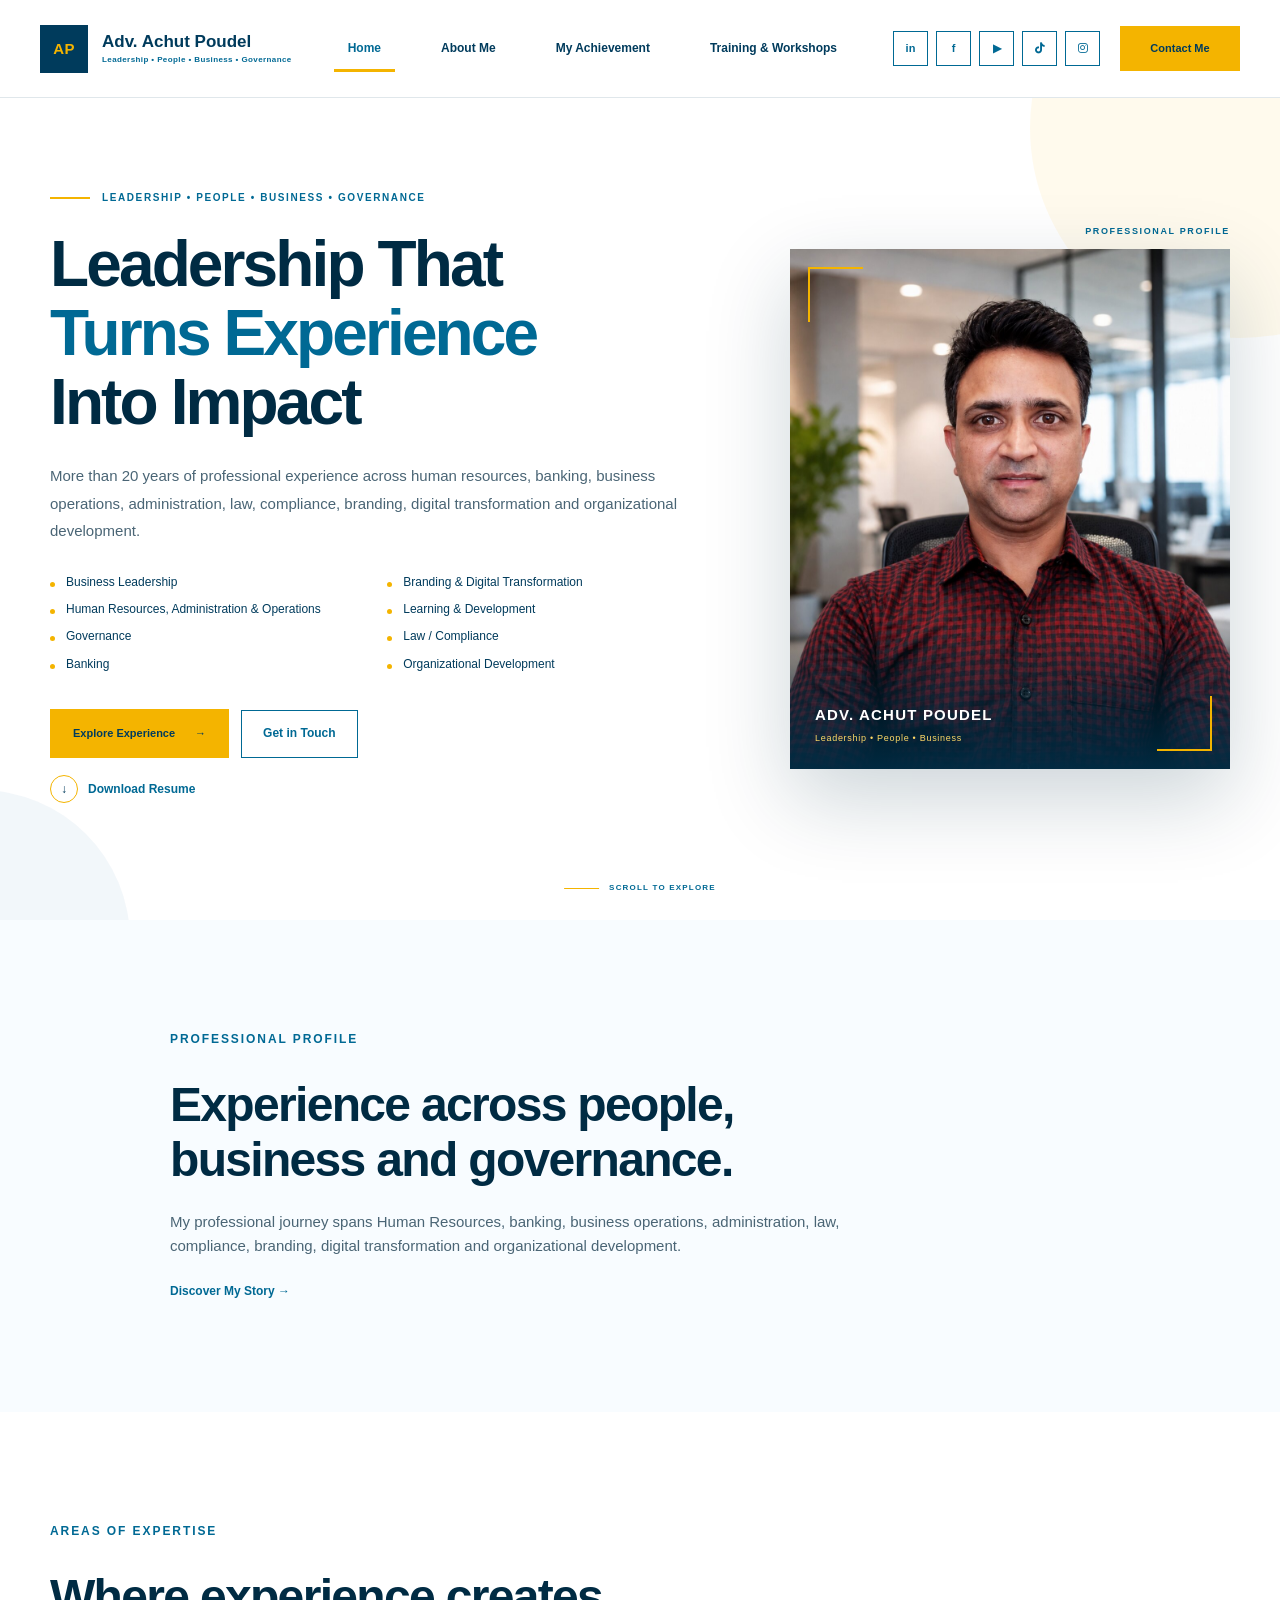
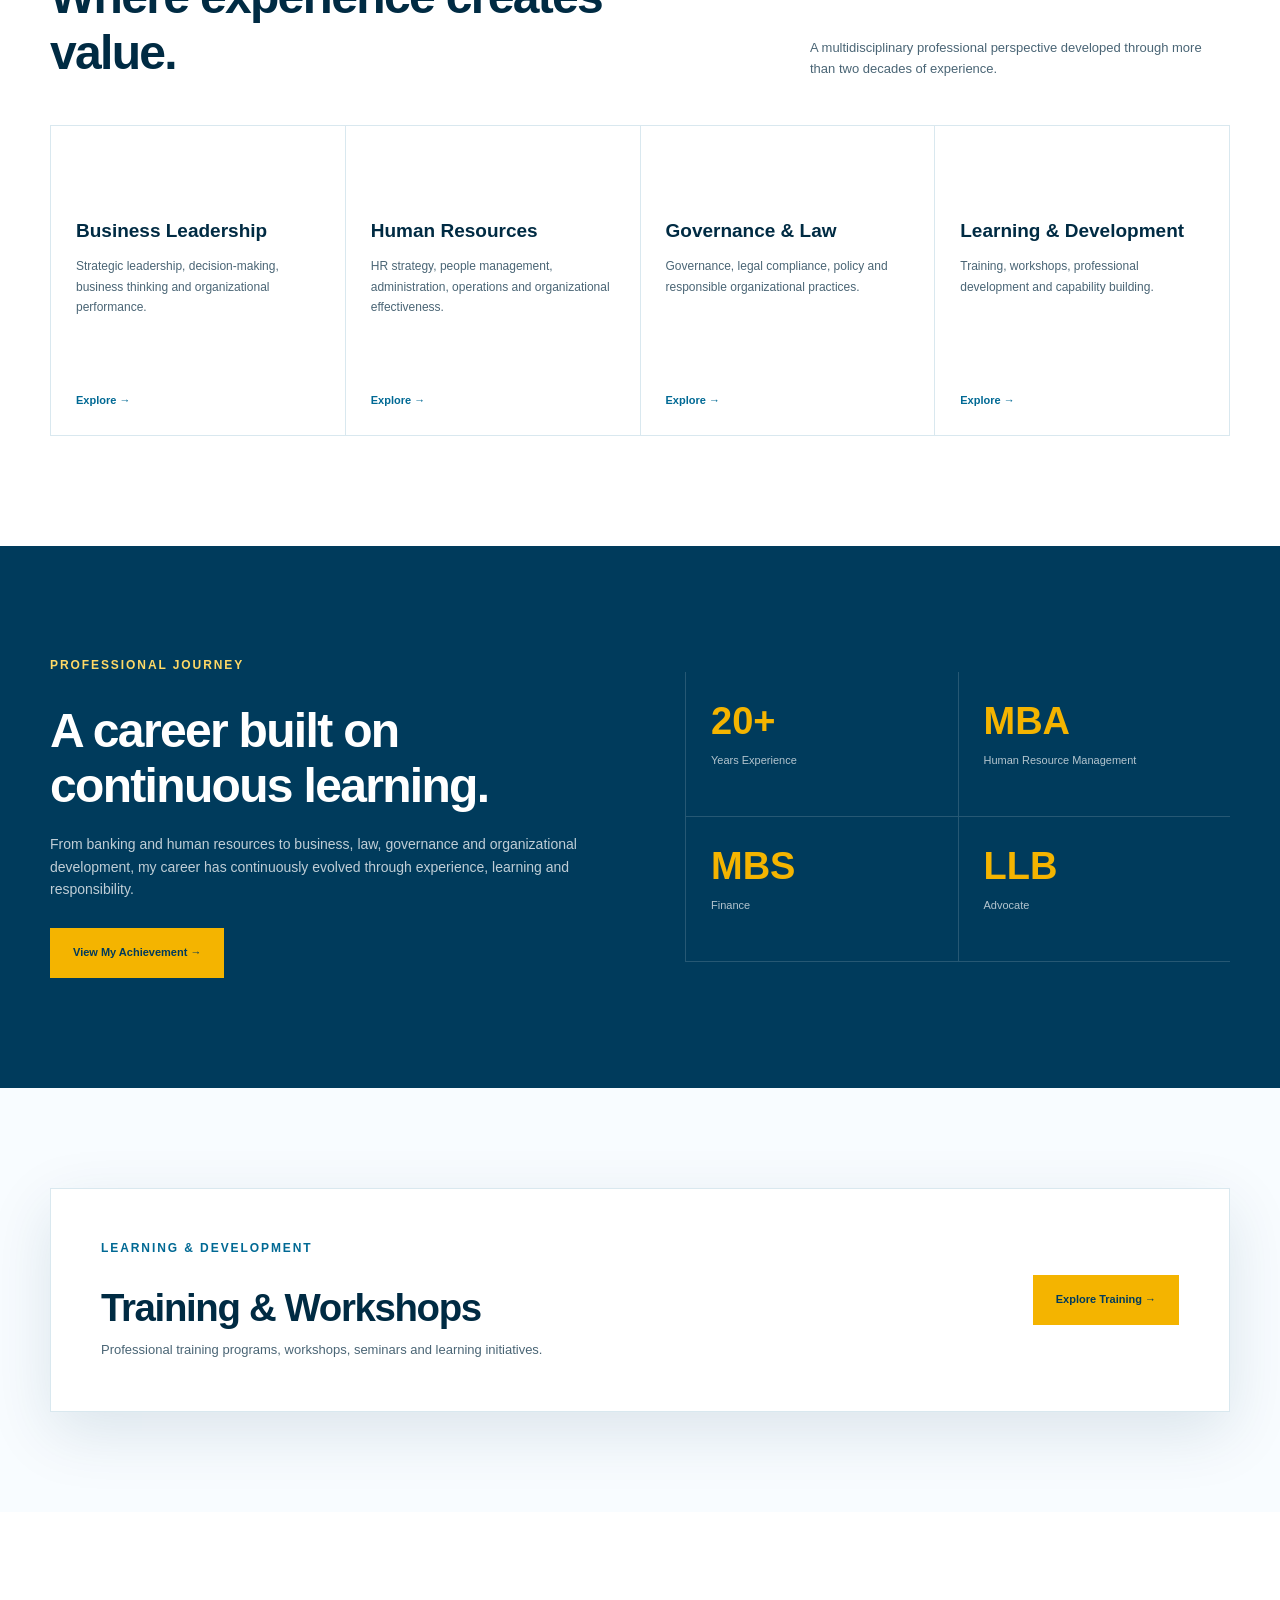
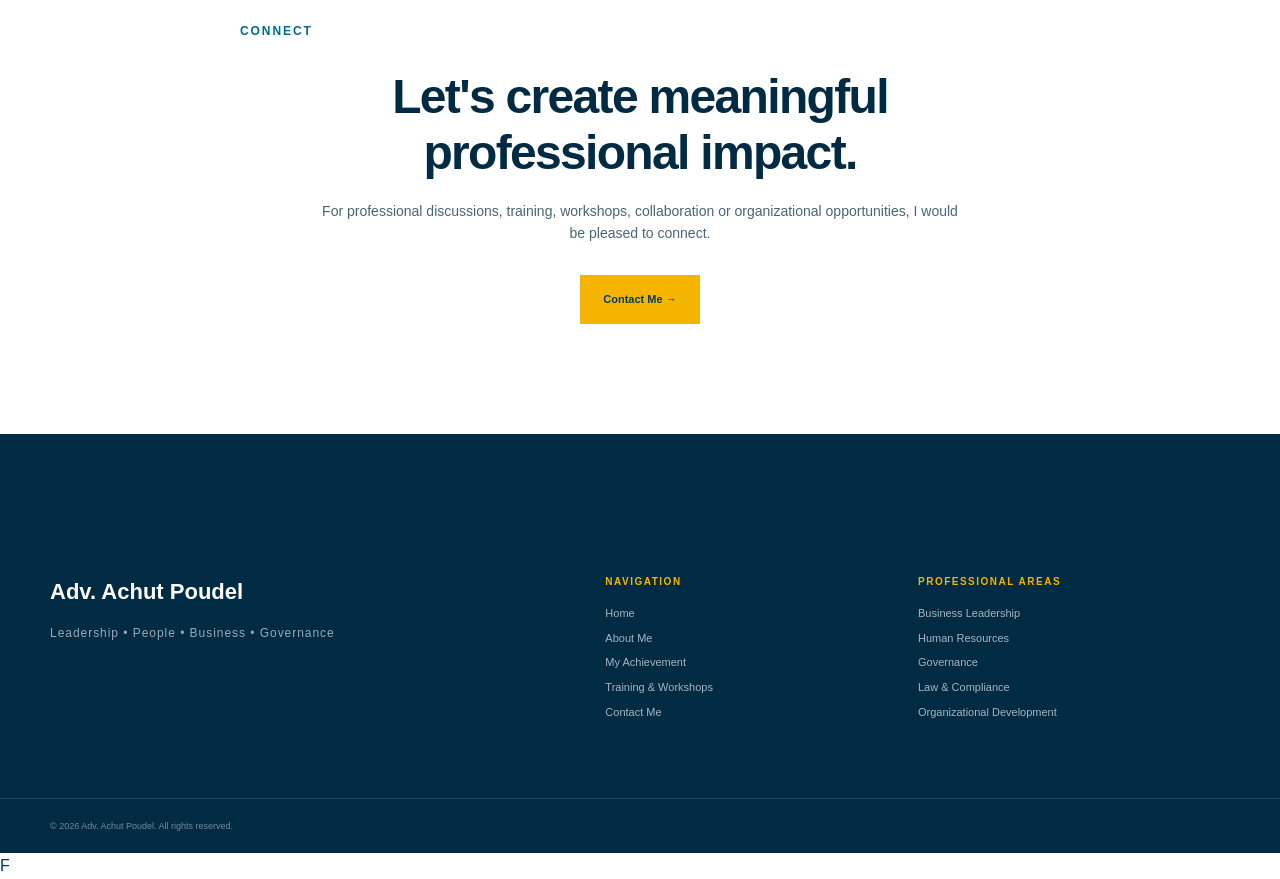
==== index.html @ 53257d21 "Update index.html" ====
<!DOCTYPE html>
<html lang="en">

 <head>
  <link rel="icon" type="image/png" href="/favicon.png">
</head>
<link rel="apple-touch-icon" href="/apple-touch-icon.png">
    <meta charset="UTF-8">

    <meta name="viewport"
          content="width=device-width, initial-scale=1.0">

    <meta name="description"
          content="Adv. Achut Poudel — Leadership, People, Business and Governance professional with more than 20 years of professional experience.">

    <meta name="keywords"
          content="Achut Poudel, Advocate Achut Poudel, HR, Leadership, Governance, Business, Law, Compliance, Training">

    <meta name="author"
          content="Adv. Achut Poudel">

    <title>
        Adv. Achut Poudel | Leadership • People • Business • Governance
    </title>
<link rel="icon" href="./images/favicon.png" type="image/png">
<link rel="shortcut icon" href="./images/favicon.png" type="image/png">
    
<link rel="stylesheet" href="style.css">

<link rel="stylesheet"
      href="https://cdnjs.cloudflare.com/ajax/libs/font-awesome/6.5.2/css/all.min.css">

</head>


<body>


<!-- =====================================================
     HEADER
     ===================================================== -->

<header class="site-header">

    <div class="header-inner">

        <!-- BRAND -->
        <a href="index.html" class="brand">

            <span class="brand-mark">AP</span>

            <span class="brand-text">
                <strong>Adv. Achut Poudel</strong>
                <small>
                    Leadership • People • Business • Governance
                </small>
            </span>

        </a>


        <!-- MAIN NAVIGATION -->
        <nav class="main-navigation" id="mainNavigation">

            <a href="index.html" class="nav-link">
                Home
            </a>

            <a href="about.html" class="nav-link">
                About Me
            </a>

            <a href="achievement.html" class="nav-link">
                My Achievement
            </a>

            <a href="resources.html" class="nav-link">
                Training &amp; Workshops
            </a>

        </nav>


        <!-- RIGHT SIDE -->
        <div class="header-right">

            <!-- SOCIAL ICONS ONLY -->
            <div class="social-links">

                <a href="https://www.linkedin.com/in/achutpdl/"
                   aria-label="LinkedIn"
                   target="_blank"
                   rel="noopener noreferrer">
                    in
                </a>

                

                <a href="https://www.facebook.com/acyuta.paaidela/"
                   aria-label="Facebook"
                   target="_blank"
                   rel="noopener noreferrer">
                    f
                </a>


                <a href="https://www.youtube.com/@achutpoudel9020"
                   aria-label="YouTube"
                   target="_blank"
                   rel="noopener noreferrer">
                    ▶
                </a>

                <!-- TikTok -->
    <a href="https://www.tiktok.com/@achutpoudel_"
       aria-label="TikTok"
       target="_blank"
       rel="noopener noreferrer">
        <i class="fab fa-tiktok"></i>
    </a>

                 <!-- Instagram -->
    <a href="https://www.instagram.com/achutlove/"
       aria-label="Instagram"
       target="_blank"
       rel="noopener noreferrer">
        <i class="fab fa-instagram"></i>
    </a>

</div>


       

            <!-- CONTACT -->
            <a href="contact.html" class="contact-button">
                Contact Me
            </a>

        </div>


        <!-- MOBILE MENU -->
        <button class="mobile-menu-button"
                id="menuButton"
                aria-label="Open navigation"
                aria-expanded="false">

            <span></span>
            <span></span>
            <span></span>

        </button>

    </div>

</header>


<!-- =====================================================
     MAIN CONTENT
     ===================================================== -->

<main>


<!-- =====================================================
     HERO SECTION
     ===================================================== -->

<section class="hero">

    <div class="hero-container">
        <!-- ================= LEFT CONTENT ================= -->
        <div class="hero-content">
            <!-- EYEBROW -->
            <div class="eyebrow">
                <span></span>
                LEADERSHIP • PEOPLE • BUSINESS • GOVERNANCE

            </div>

            <!-- MAIN HEADING -->

            <h1>
                Leadership That
                <strong>Turns Experience
                </strong>Into Impact

            </h1>
            <!-- INTRODUCTION -->

            <p class="hero-description">

                More than 20 years of professional experience
                across human resources, banking, business
                operations, administration, law, compliance,
                branding, digital transformation and
                organizational development.
            </p>

            <!-- PROFESSIONAL AREAS -->

            <div class="expertise-list">


                <div>
                    Business Leadership
                </div>


                <div>
                    Branding &amp; Digital Transformation
                </div>


                <div>
                    Human Resources, Administration &amp; Operations
                </div>


                <div>
                    Learning &amp; Development
                </div>


                <div>
                    Governance
                </div>


                <div>
                    Law / Compliance
                </div>


                <div>
                    Banking
                </div>


                <div>
                    Organizational Development
                </div>


            </div>


            <!-- ACTION BUTTONS -->

            <div class="hero-buttons">


                <a href="achievement.html"
                   class="gold-button">

                    Explore Experience

                    <span>
                        →
                    </span>

                </a>


                <a href="contact.html"
                   class="outline-button">

                    Get in Touch

                </a>


            </div>


            <!-- RESUME -->

            <a href="Adv-Achut-Poudel-CV.pdf"
               class="resume-button"
               download>

                <span class="download-icon">
                    ↓
                </span>

                Download Resume

            </a>


        </div>



        <!-- ================= RIGHT PHOTO ================= -->

        <div class="hero-image-area">


            <div class="image-label">

                PROFESSIONAL PROFILE

            </div>


            <div class="image-wrapper">


                <!-- DECORATIVE CORNERS -->

                <div class="corner top-left"></div>

                <div class="corner bottom-right"></div>


                <!-- PROFESSIONAL PHOTO -->

                <img
                    src="image/achut-poudel.jpg"
                    alt="Adv. Achut Poudel professional photograph"
                >


                <!-- PHOTO CAPTION -->

                <div class="image-caption">

                    <strong>
                        ADV. ACHUT POUDEL
                    </strong>

                    <span>
                        Leadership • People • Business
                    </span>

                </div>


            </div>


        </div>


    </div>


    <!-- SCROLL INDICATOR -->

    <div class="scroll-indicator">

        <span></span>

        SCROLL TO EXPLORE

    </div>


</section>



<!-- =====================================================
     PROFESSIONAL PROFILE
     ===================================================== -->

<section class="introduction">


    <div class="content-container">


        <div class="section-number">
        </div>


        <div class="intro-content">


            <div class="section-label">
                PROFESSIONAL PROFILE
            </div>


            <h2>

                Experience across people,
                business and governance.

            </h2>


            <p>

                My professional journey spans Human Resources,
                banking, business operations, administration,
                law, compliance, branding, digital transformation
                and organizational development.

            </p>


            <a href="about.html"
               class="text-link">

                Discover My Story →

            </a>


        </div>


    </div>


</section>



<!-- =====================================================
     AREAS OF EXPERTISE
     ===================================================== -->

<section class="expertise-section">


    <div class="content-container">


        <div class="section-heading">


            <div>

                <div class="section-label">

                    AREAS OF EXPERTISE

                </div>


                <h2>

                    Where experience
                    creates value.

                </h2>

            </div>


            <p>

                A multidisciplinary professional perspective
                developed through more than two decades of
                experience.

            </p>


        </div>



        <!-- EXPERTISE CARDS -->

        <div class="cards">


            <!-- CARD 01 -->

            <article class="card">


                <span class="card-number">
                </span>


                <h3>
                    Business Leadership
                </h3>


                <p>

                    Strategic leadership, decision-making,
                    business thinking and organizational
                    performance.

                </p>


                <a href="achievement.html">

                    Explore →

                </a>


            </article>



            <!-- CARD 02 -->

            <article class="card">


                <span class="card-number">
                </span>


                <h3>
                    Human Resources
                </h3>


                <p>

                    HR strategy, people management,
                    administration, operations and
                    organizational effectiveness.

                </p>


                <a href="about.html">

                    Explore →

                </a>


            </article>



            <!-- CARD 03 -->

            <article class="card">


                <span class="card-number">
                </span>


                <h3>
                    Governance &amp; Law
                </h3>


                <p>

                    Governance, legal compliance, policy
                    and responsible organizational
                    practices.

                </p>


                <a href="achievement.html">

                    Explore →

                </a>


            </article>



            <!-- CARD 04 -->

            <article class="card">


                <span class="card-number">
                </span>


                <h3>
                    Learning &amp; Development
                </h3>


                <p>

                    Training, workshops, professional
                    development and capability building.

                </p>


                <a href="resources.html">

                    Explore →
                </a>

            </article>

        </div>

    </div>

</section>
<!-- =====================================================
     PROFESSIONAL JOURNEY
     ===================================================== -->

<section class="journey">


    <div class="content-container journey-container">


        <!-- LEFT -->

        <div class="journey-text">


            <div class="section-label light">

                PROFESSIONAL JOURNEY

            </div>


            <h2>

                A career built on
                continuous learning.

            </h2>


            <p>

                From banking and human resources to business,
                law, governance and organizational development,
                my career has continuously evolved through
                experience, learning and responsibility.

            </p>


            <a href="achievement.html"
               class="gold-button">

                View My Achievement →

            </a>


        </div>



        <!-- RIGHT STATS -->

        <div class="stats">


            <div class="stat">

                <strong>
                    20+
                </strong>

                <span>
                    Years Experience
                </span>

            </div>


            <div class="stat">

                <strong>
                    MBA
                </strong>

                <span>
                    Human Resource Management
                </span>

            </div>


            <div class="stat">

                <strong>
                    MBS
                </strong>

                <span>
                    Finance
                </span>

            </div>


            <div class="stat">

                <strong>
                    LLB
                </strong>

                <span>
                    Advocate
                </span>

            </div>


        </div>


    </div>


</section>



<!-- =====================================================
     TRAINING & WORKSHOPS
     ===================================================== -->

<section class="training">


    <div class="content-container training-box">


        <div>


            <div class="section-label">

                LEARNING &amp; DEVELOPMENT

            </div>


            <h2>

                Training &amp; Workshops

            </h2>


            <p>

                Professional training programs, workshops,
                seminars and learning initiatives.

            </p>


        </div>


        <a href="resources.html"
           class="gold-button">

            Explore Training →

        </a>


    </div>


</section>



<!-- =====================================================
     FINAL CONTACT CTA
     ===================================================== -->

<section class="final-cta">


    <div class="content-container">


        <div class="section-label">

            CONNECT

        </div>


        <h2>

            Let's create meaningful
            professional impact.

        </h2>


        <p>

            For professional discussions, training,
            workshops, collaboration or organizational
            opportunities, I would be pleased to connect.

        </p>


        <a href="contact.html"
           class="gold-button">

            Contact Me →

        </a>


    </div>


</section>


</main>

<!-- =====================================================
     FOOTER
     ===================================================== -->

<footer class="footer">

    <div class="content-container footer-grid">

        <div>
            <h3>
                Adv. Achut Poudel
            </h3>
            <p class="footer-position">
                Leadership • People • Business • Governance
            </p>
           
        </div>

        <div>

            <h4>
                Navigation
            </h4>

            <a href="index.html">
                Home
            </a>

            <a href="about.html">
                About Me
            </a>

            <a href="achievement.html">
                My Achievement
            </a>

            <a href="resources.html">
                Training &amp; Workshops
            </a>

            <a href="contact.html">
                Contact Me
            </a>

        </div>


        <div>

            <h4>
                Professional Areas
            </h4>

            <span>
                Business Leadership
            </span>

            <span>
                Human Resources
            </span>

            <span>
                Governance
            </span>

            <span>
                Law &amp; Compliance
            </span>

            <span>
                Organizational Development
            </span>

        </div>

    </div>

    <div class="footer-bottom">
        <div class="content-container">
                             © 2026 Adv. Achut Poudel. All rights reserved.
        </div>
    </div>
</footer>F
<script src="script.js"></script>
</body>
</html>

<!-- =====================================================
     JAVASCRIPT
     ===================================================== -->
<script src="script.js"></script>
</body>
</html>
---- style.css ----
/* =========================================================
   ADV. ACHUT POUDEL
   PREMIUM EXECUTIVE PERSONAL WEBSITE
   COLOR: OCEAN BLUE + GOLDEN YELLOW + WHITE
   ========================================================= */


/* =========================================================
   01. COLOR VARIABLES
   ========================================================= */

:root {

    --ocean-blue: #006994;
    --deep-ocean: #003B5C;
    --dark-ocean: #002B43;

    --gold: #F4B400;
    --light-gold: #FFD966;

    --white: #FFFFFF;
    --soft-white: #F8FCFF;

    --text: #003B5C;
    --muted-text: #4A6575;

    --border: rgba(0, 105, 148, 0.15);

    --shadow:
        0 20px 60px rgba(0, 59, 92, 0.12);

    --shadow-heavy:
        0 30px 80px rgba(0, 43, 67, 0.20);

    --transition: 0.35s ease;

    --max-width: 1180px;

}


/* =========================================================
   02. GLOBAL RESET
   ========================================================= */

* {
    margin: 0;
    padding: 0;
    box-sizing: border-box;
}


html {
    scroll-behavior: smooth;
}


body {

    margin: 0;

    padding: 0;

    background: var(--white);

    color: var(--text);

    font-family:
        "Segoe UI",
        Arial,
        Helvetica,
        sans-serif;

    line-height: 1.7;

    overflow-x: hidden;

}


img {

    display: block;

    max-width: 100%;

}


a {

    color: inherit;

    text-decoration: none;

}


button,
input,
textarea,
select {

    font-family: inherit;

}


button {

    border: 0;

}


ul,
ol {

    list-style: none;

}


/* =========================================================
   03. COMMON CONTAINER
   ========================================================= */

.content-container {

    width: calc(100% - 70px);

    max-width: var(--max-width);

    margin-left: auto;

    margin-right: auto;

}


/* =========================================================
   04. HEADER
   ========================================================= */

.header {

    position: relative;

    z-index: 1000;

    width: 100%;

    height: 78px;

    background: var(--white);

    border-bottom:
        1px solid var(--border);

}


.header-container {

    width: calc(100% - 70px);

    max-width: 1350px;

    height: 100%;

    margin-left: auto;

    margin-right: auto;

    display: flex;

    align-items: center;

    justify-content: space-between;

    gap: 20px;

    flex-wrap: nowrap;

}


/* =========================================================
   05. LEFT NAVIGATION
   ========================================================= */

.navigation {

    display: flex;

    align-items: center;

    justify-content: flex-start;

    flex-shrink: 1;

    min-width: 0;

    white-space: nowrap;

}


.nav-link {

    position: relative;

    display: flex;

    align-items: center;

    height: 78px;

    padding-left: 14px;

    padding-right: 14px;

    color: var(--deep-ocean);

    font-size: 13px;

    font-weight: 600;

    white-space: nowrap;

    transition:
        color var(--transition);

}


.nav-link::after {

    content: "";

    position: absolute;

    left: 14px;

    right: 14px;

    bottom: 17px;

    height: 2px;

    background: var(--gold);

    transform:
        scaleX(0);

    transform-origin: center;

    transition:
        transform var(--transition);

}


.nav-link:hover {

    color: var(--ocean-blue);

}


.nav-link:hover::after {

    transform:
        scaleX(1);

}


.nav-link.active {

    color: var(--ocean-blue);

}


.nav-link.active::after {

    transform:
        scaleX(1);

}


/* =========================================================
   06. RIGHT HEADER
   SOCIAL + CONTACT
   ========================================================= */

.header-right {

    display: flex;

    align-items: center;

    justify-content: flex-end;

    gap: 14px;

    margin-left: auto;

    flex-shrink: 0;

    white-space: nowrap;

}


/* =========================================================
   07. SOCIAL ICONS
   ========================================================= */

.social-icons {

    display: flex;

    align-items: center;

    justify-content: center;

    gap: 6px;

}


.social-icon {

    width: 29px;

    height: 29px;

    display: flex;

    align-items: center;

    justify-content: center;

    border:
        1px solid var(--border);

    border-radius: 50%;

    background: var(--white);

    color: var(--deep-ocean);

    font-size: 11px;

    font-weight: 800;

    line-height: 1;

    transition:
        all var(--transition);

}


.social-icon:hover {

    background: var(--deep-ocean);

    border-color:
        var(--deep-ocean);

    color: var(--gold);

    transform:
        translateY(-3px);

}


/* =========================================================
   08. CONTACT BUTTON
   ========================================================= */

.contact-button {

    min-height: 38px;

    padding-left: 18px;

    padding-right: 18px;

    display: inline-flex;

    align-items: center;

    justify-content: center;

    background: var(--gold);

    color: var(--dark-ocean);

    font-size: 12px;

    font-weight: 800;

    transition:
        all var(--transition);

}


.contact-button:hover {

    background: var(--deep-ocean);

    color: var(--white);

    transform:
        translateY(-2px);

}


/* =========================================================
   09. MOBILE MENU BUTTON
   ========================================================= */

.menu-button {

    display: none;

    width: 42px;

    height: 42px;

    padding: 8px;

    background: var(--white);

    border:
        1px solid var(--border);

    cursor: pointer;

}


.menu-button span {

    display: block;

    width: 100%;

    height: 2px;

    margin-top: 5px;

    margin-bottom: 5px;

    background: var(--deep-ocean);

    transition:
        all var(--transition);

}


/* =========================================================
   10. HERO SECTION
   ========================================================= */

.hero {

    position: relative;

    min-height:
        calc(100vh - 78px);

    display: flex;

    align-items: center;

    padding-top: 75px;

    padding-bottom: 100px;

    overflow: hidden;

    background: var(--white);

}


.hero::before {

    content: "";

    position: absolute;

    width: 420px;

    height: 420px;

    top: -180px;

    right: -170px;

    border-radius: 50%;

    background:
        rgba(244, 180, 0, 0.07);

    pointer-events: none;

}


.hero::after {

    content: "";

    position: absolute;

    width: 300px;

    height: 300px;

    left: -170px;

    bottom: -170px;

    border-radius: 50%;

    background:
        rgba(0, 105, 148, 0.05);

    pointer-events: none;

}


.hero-container {

    position: relative;

    z-index: 2;

    width: calc(100% - 70px);

    max-width: var(--max-width);

    margin-left: auto;

    margin-right: auto;

    display: grid;

    grid-template-columns:
        minmax(0, 1fr)
        minmax(320px, 0.72fr);

    align-items: center;

    gap: 80px;

}


/* =========================================================
   11. HERO LEFT CONTENT
   ========================================================= */

.hero-content {

    min-width: 0;

}


.eyebrow {

    display: flex;

    align-items: center;

    gap: 12px;

    margin-bottom: 24px;

    color: var(--ocean-blue);

    font-size: 10px;

    font-weight: 800;

    letter-spacing: 0.16em;

}


.eyebrow span {

    width: 40px;

    height: 2px;

    flex-shrink: 0;

    background: var(--gold);

}


.hero h1 {

    max-width: 720px;

    color: var(--dark-ocean);

    font-size:
        clamp(42px, 5vw, 66px);

    font-weight: 600;

    line-height: 1.08;

    letter-spacing: -0.045em;

}


.hero h1 strong {

    display: block;

    color: var(--ocean-blue);

    font-weight: 600;

}


.hero-description {

    max-width: 650px;

    margin-top: 25px;

    color: var(--muted-text);

    font-size: 15px;

    line-height: 1.85;

}


/* =========================================================
   12. PROFESSIONAL AREAS
   ========================================================= */

.expertise-list {

    max-width: 720px;

    margin-top: 28px;

    display: grid;

    grid-template-columns:
        1fr 1fr;

    column-gap: 35px;

    row-gap: 8px;

}


.expertise-list div {

    position: relative;

    padding-left: 16px;

    color: var(--deep-ocean);

    font-size: 12px;

    line-height: 1.6;

}


.expertise-list div::before {

    content: "";

    position: absolute;

    left: 0;

    top: 9px;

    width: 5px;

    height: 5px;

    border-radius: 50%;

    background: var(--gold);

}


/* =========================================================
   13. HERO BUTTONS
   ========================================================= */

.hero-buttons {

    margin-top: 35px;

    display: flex;

    align-items: center;

    gap: 12px;

    flex-wrap: wrap;

}


.gold-button {

    min-height: 48px;

    padding-left: 21px;

    padding-right: 21px;

    display: inline-flex;

    align-items: center;

    justify-content: center;

    gap: 12px;

    background: var(--gold);

    color: var(--dark-ocean);

    font-size: 12px;

    font-weight: 800;

    transition:
        all var(--transition);

}


.gold-button:hover {

    background: var(--deep-ocean);

    color: var(--white);

    transform:
        translateY(-3px);

    box-shadow:
        0 12px 30px rgba(0, 59, 92, 0.18);

}


.outline-button {

    min-height: 48px;

    padding-left: 21px;

    padding-right: 21px;

    display: inline-flex;

    align-items: center;

    justify-content: center;

    border:
        1px solid var(--deep-ocean);

    color: var(--deep-ocean);

    font-size: 12px;

    font-weight: 800;

    transition:
        all var(--transition);

}


.outline-button:hover {

    background: var(--deep-ocean);

    color: var(--white);

    transform:
        translateY(-2px);

}


/* =========================================================
   14. RESUME BUTTON
   ========================================================= */

.resume-button {

    display: inline-flex;

    align-items: center;

    gap: 10px;

    margin-top: 17px;

    color: var(--ocean-blue);

    font-size: 12px;

    font-weight: 800;

    transition:
        color var(--transition);

}


.resume-button:hover {

    color: var(--deep-ocean);

}


.download-icon {

    width: 28px;

    height: 28px;

    display: flex;

    align-items: center;

    justify-content: center;

    border:
        1px solid var(--gold);

    border-radius: 50%;

    color: var(--deep-ocean);

}


/* =========================================================
   15. HERO IMAGE
   ========================================================= */

.hero-image-area {

    width: 100%;

    max-width: 440px;

    margin-left: auto;

}


.image-label {

    margin-bottom: 10px;

    text-align: right;

    color: var(--ocean-blue);

    font-size: 9px;

    font-weight: 800;

    letter-spacing: 0.18em;

}


.image-wrapper {

    position: relative;

    width: 100%;

    aspect-ratio: 4 / 5;

    overflow: hidden;

    background: var(--deep-ocean);

    box-shadow:
        var(--shadow-heavy);

}


.image-wrapper img {

    width: 100%;

    height: 100%;

    object-fit: cover;

    object-position: center;

    transition:
        transform 1s ease;

}


.image-wrapper:hover img {

    transform:
        scale(1.035);

}


/* =========================================================
   16. PHOTO DECORATIVE CORNERS
   ========================================================= */

.corner {

    position: absolute;

    z-index: 5;

    width: 55px;

    height: 55px;

    pointer-events: none;

}


.top-left {

    top: 18px;

    left: 18px;

    border-top:
        2px solid var(--gold);

    border-left:
        2px solid var(--gold);

}


.bottom-right {

    right: 18px;

    bottom: 18px;

    border-right:
        2px solid var(--gold);

    border-bottom:
        2px solid var(--gold);

}


/* =========================================================
   17. PHOTO CAPTION
   ========================================================= */

.image-caption {

    position: absolute;

    left: 0;

    right: 0;

    bottom: 0;

    z-index: 4;

    padding:
        75px 25px 23px;

    color: var(--white);

    background:
        linear-gradient(
            to bottom,
            transparent,
            rgba(0, 43, 67, 0.96)
        );

}


.image-caption strong {

    display: block;

    color: var(--white);

    font-size: 15px;

    font-weight: 700;

    letter-spacing: 0.08em;

}


.image-caption span {

    display: block;

    margin-top: 4px;

    color: var(--light-gold);

    font-size: 9px;

    letter-spacing: 0.08em;

}


/* =========================================================
   18. SCROLL INDICATOR
   ========================================================= */

.scroll-indicator {

    position: absolute;

    z-index: 5;

    left: 50%;

    bottom: 25px;

    transform:
        translateX(-50%);

    display: flex;

    align-items: center;

    gap: 10px;

    color: var(--ocean-blue);

    font-size: 8px;

    font-weight: 800;

    letter-spacing: 0.15em;

}


.scroll-indicator span {

    width: 35px;

    height: 1px;

    background: var(--gold);

}


/* =========================================================
   19. INTRODUCTION
   ========================================================= */

.introduction {

    padding-top: 110px;

    padding-bottom: 110px;

    background: var(--soft-white);

}


.introduction .content-container {

    display: grid;

    grid-template-columns: 90px 1fr;

    gap: 30px;

}


.section-number {

    color: var(--gold);

    font-size: 12px;

    font-weight: 800;

}


.section-label {

    margin-bottom: 14px;

    color: var(--ocean-blue);

    font-size: 10px;

    font-weight: 800;

    letter-spacing: 0.18em;

}


.intro-content h2,
.section-heading h2,
.journey h2,
.training-box h2,
.final-cta h2 {

    color: var(--dark-ocean);

    font-size:
        clamp(32px, 4vw, 48px);

    font-weight: 600;

    line-height: 1.15;

    letter-spacing: -0.035em;

}


.intro-content h2 {

    max-width: 760px;

}


.intro-content p {

    max-width: 680px;

    margin-top: 22px;

    color: var(--muted-text);

    font-size: 15px;

}


.text-link {

    display: inline-block;

    margin-top: 24px;

    color: var(--ocean-blue);

    font-size: 12px;

    font-weight: 800;

    transition:
        color var(--transition);

}


.text-link:hover {

    color: var(--deep-ocean);

}


/* =========================================================
   20. EXPERTISE SECTION
   ========================================================= */

.expertise-section {

    padding-top: 110px;

    padding-bottom: 110px;

    background: var(--white);

}


.section-heading {

    display: flex;

    align-items: flex-end;

    justify-content: space-between;

    gap: 50px;

    margin-bottom: 45px;

}


.section-heading h2 {

    max-width: 650px;

}


.section-heading > p {

    max-width: 420px;

    color: var(--muted-text);

    font-size: 13px;

}


/* =========================================================
   21. EXPERTISE CARDS
   ========================================================= */

.cards {

    display: grid;

    grid-template-columns:
        repeat(4, 1fr);

    border-top:
        1px solid var(--border);

    border-left:
        1px solid var(--border);

}


.card {

    position: relative;

    min-height: 310px;

    padding:
        28px 25px;

    border-right:
        1px solid var(--border);

    border-bottom:
        1px solid var(--border);

    background: var(--white);

    transition:
        all var(--transition);

}


.card:hover {

    background: var(--soft-white);

    transform:
        translateY(-5px);

    box-shadow:
        var(--shadow);

}


.card-number {

    display: block;

    margin-bottom: 65px;

    color: var(--gold);

    font-size: 11px;

    font-weight: 800;

}


.card h3 {

    color: var(--dark-ocean);

    font-size: 19px;

    font-weight: 600;

    line-height: 1.25;

}


.card p {

    margin-top: 14px;

    color: var(--muted-text);

    font-size: 12px;

    line-height: 1.7;

}


.card a {

    position: absolute;

    left: 25px;

    bottom: 25px;

    color: var(--ocean-blue);

    font-size: 11px;

    font-weight: 800;

    transition:
        color var(--transition);

}


.card a:hover {

    color: var(--deep-ocean);

}


/* =========================================================
   22. PROFESSIONAL JOURNEY
   ========================================================= */

.journey {

    padding-top: 110px;

    padding-bottom: 110px;

    background: var(--deep-ocean);

    color: var(--white);

}


.journey-container {

    display: grid;

    grid-template-columns:
        1fr 1fr;

    gap: 90px;

    align-items: center;

}


.section-label.light {

    color: var(--light-gold);

}


.journey h2 {

    color: var(--white);

}


.journey-text p {

    max-width: 600px;

    margin-top: 20px;

    color:
        rgba(255, 255, 255, 0.75);

    font-size: 14px;

}


.journey .gold-button {

    margin-top: 28px;

}


/* =========================================================
   23. STATS
   ========================================================= */

.stats {

    display: grid;

    grid-template-columns:
        1fr 1fr;

}


.stat {

    min-height: 145px;

    padding:
        30px 25px;

    border-left:
        1px solid rgba(255, 255, 255, 0.15);

    border-bottom:
        1px solid rgba(255, 255, 255, 0.15);

}


.stat strong {

    display: block;

    color: var(--gold);

    font-size: 38px;

    font-weight: 600;

    line-height: 1;

}


.stat span {

    display: block;

    margin-top: 12px;

    color:
        rgba(255, 255, 255, 0.70);

    font-size: 11px;

    line-height: 1.5;

}


/* =========================================================
   24. TRAINING SECTION
   ========================================================= */

.training {

    padding-top: 100px;

    padding-bottom: 100px;

    background: var(--soft-white);

}


.training-box {

    padding:
        50px;

    display: flex;

    align-items: center;

    justify-content: space-between;

    gap: 40px;

    background: var(--white);

    border:
        1px solid var(--border);

    box-shadow:
        var(--shadow);

}


.training-box h2 {

    font-size:
        clamp(30px, 3vw, 42px);

}


.training-box p {

    margin-top: 10px;

    color: var(--muted-text);

    font-size: 13px;

}


/* =========================================================
   25. FINAL CTA
   ========================================================= */

.final-cta {

    padding-top: 110px;

    padding-bottom: 110px;

    text-align: center;

    background: var(--white);

}


.final-cta .content-container {

    max-width: 800px;

}


.final-cta h2 {

    max-width: 750px;

    margin-left: auto;

    margin-right: auto;

}


.final-cta p {

    max-width: 650px;

    margin:
        20px auto 0;

    color: var(--muted-text);

    font-size: 14px;

}


.final-cta .gold-button {

    margin-top: 30px;

}


/* =========================================================
   26. FOOTER
   ========================================================= */

.footer {

    padding-top: 70px;

    background: var(--dark-ocean);

    color: var(--white);

}


.footer-grid {

    display: grid;

    grid-template-columns:
        1.5fr 1fr 1fr;

    gap: 70px;

    padding-bottom: 50px;

}


.footer h3 {

    color: var(--white);

    font-size: 22px;

    font-weight: 600;

}


.footer-position {

    margin-top: 5px;

    color: var(--light-gold);

    font-size: 10px;

    letter-spacing: 0.08em;

}


.footer-grid > div:first-child p:last-child {

    max-width: 380px;

    margin-top: 15px;

    color:
        rgba(255, 255, 255, 0.60);

    font-size: 12px;

}


.footer h4 {

    margin-bottom: 15px;

    color: var(--gold);

    font-size: 10px;

    font-weight: 800;

    letter-spacing: 0.15em;

    text-transform: uppercase;

}


.footer-grid a,
.footer-grid span {

    display: block;

    margin-bottom: 7px;

    color:
        rgba(255, 255, 255, 0.65);

    font-size: 11px;

    transition:
        color var(--transition);

}


.footer-grid a:hover {

    color: var(--gold);

}


/* =========================================================
   27. FOOTER BOTTOM
   ========================================================= */

.footer-bottom {

    padding-top: 20px;

    padding-bottom: 20px;

    border-top:
        1px solid rgba(255, 255, 255, 0.12);

    color:
        rgba(255, 255, 255, 0.45);

    font-size: 9px;

}


/* =========================================================
   28. TABLET
   ========================================================= */

@media (max-width: 1100px) {


    .header-container {

        width: calc(100% - 40px);

    }


    .nav-link {

        padding-left: 9px;

        padding-right: 9px;

        font-size: 11px;

    }


    .nav-link::after {

        left: 9px;

        right: 9px;

    }


    .header-right {

        gap: 8px;

    }


    .hero-container {

        width: calc(100% - 40px);

        gap: 50px;

    }


    .content-container {

        width: calc(100% - 40px);

    }


    .cards {

        grid-template-columns:
            1fr 1fr;

    }

}


/* =========================================================
   29. MOBILE
   ========================================================= */

@media (max-width: 820px) {


    /* HEADER */

    .header {

        height: 68px;

    }


    .header-container {

        width: calc(100% - 28px);

    }


    /* HIDE DESKTOP NAV */

    .navigation {

        position: absolute;

        top: 68px;

        left: 14px;

        right: 14px;

        display: none;

        flex-direction: column;

        align-items: stretch;

        background: var(--white);

        border:
            1px solid var(--border);

        box-shadow:
            var(--shadow);

    }


    .navigation.open {

        display: flex;

    }


    .nav-link {

        height: auto;

        min-height: 52px;

        padding:
            15px 20px;

        border-bottom:
            1px solid var(--border);

    }


    .nav-link::after {

        display: none;

    }


    /* SOCIAL ICONS */

    .social-icons {

        display: none;

    }


    /* CONTACT */

    .contact-button {

        min-height: 34px;

        padding-left: 12px;

        padding-right: 12px;

        font-size: 10px;

    }


    /* MOBILE BUTTON */

    .menu-button {

        display: block;

    }


    /* HERO */

    .hero {

        min-height: auto;

        padding-top: 65px;

        padding-bottom: 80px;

    }


    .hero-container {

        width: calc(100% - 36px);

        grid-template-columns:
            1fr;

        gap: 55px;

    }


    .hero-image-area {

        max-width: 430px;

        margin-left: auto;

        margin-right: auto;

    }


    .hero h1 {

        font-size:
            clamp(38px, 10vw, 52px);

    }


    .expertise-list {

        grid-template-columns:
            1fr;

    }


    .scroll-indicator {

        display: none;

    }


    /* COMMON */

    .content-container {

        width: calc(100% - 36px);

    }


    /* INTRODUCTION */

    .introduction {

        padding-top: 80px;

        padding-bottom: 80px;

    }


    .introduction .content-container {

        grid-template-columns:
            1fr;

        gap: 10px;

    }


    /* SECTION HEADING */

    .section-heading {

        display: block;

    }


    .section-heading > p {

        margin-top: 20px;

    }


    /* CARDS */

    .cards {

        grid-template-columns:
            1fr;

    }


    /* JOURNEY */

    .journey-container {

        grid-template-columns:
            1fr;

        gap: 50px;

    }


    /* TRAINING */

    .training-box {

        display: block;

        padding:
            35px 25px;

    }


    .training-box .gold-button {

        margin-top: 25px;

    }


    /* FOOTER */

    .footer-grid {

        grid-template-columns:
            1fr;

        gap: 40px;

    }

}


/* =========================================================
   30. SMALL MOBILE
   ========================================================= */

@media (max-width: 480px) {


    .header-right {

        margin-left: auto;

    }


    .contact-button {

        display: none;

    }


    .hero h1 {

        font-size: 37px;

    }


    .hero-buttons {

        flex-direction: column;

        align-items: stretch;

    }


    .gold-button,
    .outline-button {

        width: 100%;

    }


    .resume-button {

        width: 100%;

        justify-content: center;

    }


    .stats {

        grid-template-columns:
            1fr;

    }


    .stat {

        border-right:
            1px solid rgba(255, 255, 255, 0.15);

    }


}


/* =========================================================
   31. ACCESSIBILITY
   ========================================================= */

a:focus-visible,
button:focus-visible {

    outline:
        2px solid var(--gold);

    outline-offset: 3px;

}


/* =========================================================
   32. REDUCE MOTION
   ========================================================= */

@media (prefers-reduced-motion: reduce) {

    html {
        scroll-behavior: auto;
    }

    *,
    *::before,
    *::after {
        transition: none !important;
        animation: none !important;
    }

}


/* =========================================================
   TRAINING & WORKSHOPS
   Premium spacious layout
========================================================= */

.training-hero {
    min-height: 72vh;
    padding: 80px 0 120px;
    background: #ffffff;

    display: flex;
    align-items: center;
}


/* MAIN TWO-COLUMN LAYOUT */

.training-hero-grid {
    display: grid;

    grid-template-columns: minmax(0, 1fr) 300px;

    gap: 70px;

    align-items: center;
}


/* =========================================================
   LEFT SIDE — SINGLE ROW SLOGAN
========================================================= */

.training-hero-content {
    width: 100%;
}

.training-slogan {
    display: flex;
    align-items: baseline;
    flex-wrap: nowrap;

    gap: 12px;

    margin: 0;

    color: #003B5C;

    font-size: clamp(25px, 2.7vw, 42px);

    font-weight: 400;

    line-height: 1.2;

    letter-spacing: -0.025em;

    white-space: nowrap;
}

.training-slogan strong {
    color: #006994;

    font-weight: 800;
}


/* =========================================================
   RIGHT SIDE — SMALL PHOTOGRAPH
========================================================= */

.training-hero-visual {
    position: relative;

    width: 260px;

    margin-left: auto;

    padding: 14px 0 0 18px;
}

.training-photo {
    display: block;

    width: 240px;
    height: 300px;

    object-fit: cover;

    object-position: center top;

    background: #F5FAFC;
}


/* GOLDEN CORNER ACCENT */

.training-photo-accent {
    position: absolute;

    top: 0;
    left: 0;

    width: 58px;
    height: 58px;

    border-top: 3px solid #F4B400;
    border-left: 3px solid #F4B400;

    z-index: 2;
}


/* =========================================================
   LARGE DESKTOP
========================================================= */

@media (min-width: 1200px) {

    .training-hero {
        min-height: 76vh;

        padding-top: 100px;
        padding-bottom: 140px;
    }

    .training-hero-grid {
        grid-template-columns: minmax(0, 1fr) 300px;

        gap: 90px;
    }

    .training-slogan {
        font-size: 38px;
    }

    .training-photo {
        width: 250px;
        height: 315px;
    }
}


/* =========================================================
   TABLET
========================================================= */

@media (max-width: 1050px) {

    .training-hero-grid {
        grid-template-columns: minmax(0, 1fr) 250px;

        gap: 45px;
    }

    .training-slogan {
        font-size: 27px;
        gap: 8px;
    }

    .training-photo {
        width: 210px;
        height: 270px;
    }

    .training-hero-visual {
        width: 225px;
    }
}


/* =========================================================
   MOBILE
========================================================= */

@media (max-width: 750px) {

    .training-hero {
        min-height: auto;

        padding: 70px 0 100px;
    }

    .training-hero-grid {
        grid-template-columns: 1fr;

        gap: 55px;
    }

    /* Keep the slogan visually horizontal where possible,
       but allow wrapping on small screens */

    .training-slogan {
        flex-wrap: wrap;

        white-space: normal;

        font-size: 32px;

        line-height: 1.15;

        gap: 5px 9px;
    }

    .training-hero-visual {
        width: 210px;

        margin: 0 auto;

        padding-left: 15px;
    }

    .training-photo {
        width: 195px;
        height: 250px;
    }
}


/* =========================================================
   SMALL MOBILE
========================================================= */

@media (max-width: 480px) {

    .training-hero {
        padding: 55px 0 90px;
    }

    .training-slogan {
        font-size: 27px;

        line-height: 1.2;
    }

    .training-hero-visual {
        width: 190px;
    }

    .training-photo {
        width: 175px;
        height: 225px;
    }
}/* =========================================================
   GLOBAL
========================================================= */

* {

    margin: 0;

    padding: 0;

    box-sizing: border-box;

}


html {

    scroll-behavior: smooth;

}


body {

    margin: 0;

    background: var(--white);

    color: var(--deep-ocean);

    font-family:
        "Segoe UI",
        Arial,
        Helvetica,
        sans-serif;

    line-height: 1.6;

    overflow-x: hidden;

}


img {

    max-width: 100%;

    display: block;

}


a {

    color: inherit;

}


/* =========================================================
   PAGE CONTAINER
========================================================= */

.page-container {

    width: min(1180px, 92%);

    margin-left: auto;

    margin-right: auto;

}


/* =========================================================
   HEADER
========================================================= */

.site-header {

    width: 100%;

    position: relative;

    z-index: 1000;

    background: var(--white);

    border-bottom:
        1px solid var(--blue-line);

}


.header-inner {

    width: min(1320px, 94%);

    min-height: 78px;

    margin: auto;

    display: flex;

    align-items: center;

    justify-content: space-between;

    gap: 28px;

}


/* =========================================================
   BRAND
========================================================= */

.brand {

    display: flex;

    align-items: center;

    gap: 11px;

    text-decoration: none;

    flex-shrink: 0;

}


.brand-mark {

    width: 38px;

    height: 38px;

    display: flex;

    align-items: center;

    justify-content: center;

    background: var(--deep-ocean);

    color: var(--gold);

    font-size: 12px;

    font-weight: 800;

    letter-spacing: .04em;

}


.brand-text {

    display: flex;

    flex-direction: column;

    line-height: 1.15;

}


.brand-text strong {

    color: var(--deep-ocean);

    font-size: 14px;

    font-weight: 700;

}


.brand-text small {

    margin-top: 4px;

    color: var(--ocean-blue);

    font-size: 8px;

    letter-spacing: .08em;

    white-space: nowrap;

}


/* =========================================================
   NAVIGATION
========================================================= */

.main-navigation {

    display: flex;

    align-items: center;

    justify-content: center;

    gap: 26px;

    margin-left: auto;

}


.nav-item {

    position: relative;

    padding: 29px 0;

    color: var(--deep-ocean);

    font-size: 12px;

    font-weight: 600;

    text-decoration: none;

    white-space: nowrap;

    transition:
        color .25s ease;

}


.nav-item::after {

    content: "";

    position: absolute;

    left: 0;

    right: 0;

    bottom: 20px;

    height: 2px;

    background: var(--gold);

    transform: scaleX(0);

    transform-origin: center;

    transition:
        transform .25s ease;

}


.nav-item:hover,

.nav-item.active {

    color: var(--ocean-blue);

}


.nav-item:hover::after,

.nav-item.active::after {

    transform: scaleX(1);

}


/* =========================================================
   HEADER ACTIONS
========================================================= */

.header-actions {

    display: flex;

    align-items: center;

    gap: 16px;

    flex-shrink: 0;

}


.social-links {

    display: flex;

    align-items: center;

    gap: 7px;

}


.social-link {

    width: 27px;

    height: 27px;

    display: flex;

    align-items: center;

    justify-content: center;

    border: 1px solid var(--ocean-blue);

    color: var(--ocean-blue);

    text-decoration: none;

    font-size: 10px;

    font-weight: 800;

    transition:
        color .25s ease,
        background .25s ease,
        border-color .25s ease;

}


.social-link:hover {

    background: var(--gold);

    border-color: var(--gold);

    color: var(--deep-ocean);

}


.header-contact {

    display: inline-flex;

    align-items: center;

    justify-content: center;

    min-height: 36px;

    padding: 0 18px;

    background: var(--gold);

    color: var(--deep-ocean);

    font-size: 11px;

    font-weight: 700;

    text-decoration: none;

    transition:
        background .25s ease,
        transform .25s ease;

}


.header-contact:hover {

    background: var(--light-gold);

    transform: translateY(-2px);

}


/* =========================================================
   MOBILE BUTTON
========================================================= */

.mobile-menu-button {

    display: none;

    width: 40px;

    height: 40px;

    padding: 8px;

    border: 1px solid var(--ocean-blue);

    background: var(--white);

    cursor: pointer;

}


.mobile-menu-button span {

    display: block;

    width: 100%;

    height: 2px;

    margin: 5px 0;

    background: var(--deep-ocean);

}


/* =========================================================
   BREADCRUMB
========================================================= */

.breadcrumb-bar {

    border-bottom:
        1px solid var(--blue-line);

    background: var(--white);

}


.breadcrumb-bar .page-container {

    min-height: 45px;

    display: flex;

    align-items: center;

    gap: 10px;

    color: var(--ocean-blue);

    font-size: 11px;

}


.breadcrumb-bar a {

    color: var(--ocean-blue);

    text-decoration: none;

}


.breadcrumb-bar strong {

    color: var(--deep-ocean);

    font-weight: 600;

}


/* =========================================================
   ABOUT HERO
========================================================= */

.about-hero-section {

    position: relative;

    min-height: 700px;

    padding:
        90px 0 100px;

    background:

        radial-gradient(
            circle at 75% 35%,
            rgba(0, 105, 148, .08),
            transparent 32%
        ),

        var(--white);

}


.about-hero-grid {

    display: grid;

    grid-template-columns:
        minmax(0, 1.05fr)
        minmax(390px, .75fr);

    gap: 80px;

    align-items: center;

}


/* =========================================================
   LEFT CONTENT
========================================================= */

.about-main-content {

    max-width: 680px;

}


.section-eyebrow {

    display: flex;

    align-items: center;

    gap: 10px;

    margin-bottom: 20px;

    color: var(--ocean-blue);

    font-size: 10px;

    font-weight: 800;

    letter-spacing: .18em;

}


.eyebrow-line {

    width: 35px;

    height: 2px;

    background: var(--gold);

}


.about-main-title {

    max-width: 700px;

    color: var(--deep-ocean);

    font-size:
        clamp(38px, 4.2vw, 60px);

    line-height: 1.08;

    font-weight: 500;

    letter-spacing: -.035em;

}


.about-main-title span {

    display: block;

    color: var(--ocean-blue);

    font-weight: 700;

}


.about-lead {

    max-width: 650px;

    margin-top: 28px;

    color: var(--deep-ocean);

    font-size: 16px;

    line-height: 1.85;

}


.about-lead strong {

    color: var(--ocean-blue);

}


.about-description {

    max-width: 650px;

    margin-top: 15px;

    color: rgba(0, 59, 92, .70);

    font-size: 14px;

    line-height: 1.85;

}


/* =========================================================
   PROFESSIONAL FOCUS
========================================================= */

.professional-focus {

    display: grid;

    grid-template-columns:
        repeat(2, minmax(220px, 1fr));

    gap: 0 30px;

    margin-top: 32px;

    max-width: 680px;

}


.focus-item {

    min-height: 48px;

    display: flex;

    align-items: center;

    gap: 13px;

    border-bottom:
        1px solid var(--blue-line);

}


.focus-item span {

    color: var(--gold);

    font-size: 9px;

    font-weight: 800;

}


.focus-item strong {

    color: var(--deep-ocean);

    font-size: 12px;

    font-weight: 600;

}


/* =========================================================
   BUTTONS
========================================================= */

.about-actions {

    display: flex;

    align-items: center;

    flex-wrap: wrap;

    gap: 13px;

    margin-top: 32px;

}


.gold-button {

    display: inline-flex;

    align-items: center;

    justify-content: center;

    gap: 12px;

    min-height: 46px;

    padding: 0 23px;

    background: var(--gold);

    color: var(--deep-ocean);

    border: 1px solid var(--gold);

    text-decoration: none;

    font-size: 11px;

    font-weight: 800;

    transition:
        transform .25s ease,
        background .25s ease,
        box-shadow .25s ease;

}


.gold-button:hover {

    background: var(--light-gold);

    transform: translateY(-3px);

    box-shadow:
        0 10px 25px rgba(244, 180, 0, .20);

}


.blue-outline-button {

    display: inline-flex;

    align-items: center;

    justify-content: center;

    min-height: 46px;

    padding: 0 23px;

    border: 1px solid var(--ocean-blue);

    color: var(--ocean-blue);

    background: var(--white);

    text-decoration: none;

    font-size: 11px;

    font-weight: 700;

    transition:
        background .25s ease,
        color .25s ease,
        transform .25s ease;

}


.blue-outline-button:hover {

    background: var(--deep-ocean);

    color: var(--white);

    transform: translateY(-3px);

}


/* =========================================================
   PHOTO AREA
========================================================= */

.about-photo-column {

    width: 100%;

    max-width: 470px;

    justify-self: end;

}


.photo-top-label {

    margin-bottom: 12px;

    color: var(--ocean-blue);

    font-size: 9px;

    font-weight: 800;

    letter-spacing: .18em;

    text-align: right;

}


.about-photo-frame {

    position: relative;

    width: 100%;

    aspect-ratio: 4 / 5;

    overflow: visible;

}


.about-photo {

    width: 100%;

    height: 100%;

    object-fit: cover;

    object-position: center;

    display: block;

    background: var(--soft-blue);

}


/* =========================================================
   PHOTO CORNERS
========================================================= */

.photo-corner {

    position: absolute;

    width: 70px;

    height: 70px;

    z-index: 2;

    pointer-events: none;

}


.photo-corner-one {

    top: -12px;

    left: -12px;

    border-top:
        3px solid var(--gold);

    border-left:
        3px solid var(--gold);

}


.photo-corner-two {

    right: -12px;

    bottom: -12px;

    border-right:
        3px solid var(--gold);

    border-bottom:
        3px solid var(--gold);

}


/* =========================================================
   PHOTO OVERLAY
========================================================= */

.photo-overlay {

    position: absolute;

    left: 0;

    right: 0;

    bottom: 0;

    min-height: 105px;

    padding: 25px;

    display: flex;

    align-items: flex-end;

    background:
        linear-gradient(
            transparent,
            rgba(0, 59, 92, .92)
        );

}


.photo-overlay div {

    display: flex;

    flex-direction: column;

}


.photo-overlay strong {

    color: var(--white);

    font-size: 14px;

    letter-spacing: .08em;

}


.photo-overlay span {

    margin-top: 4px;

    color: var(--light-gold);

    font-size: 9px;

    letter-spacing: .08em;

}


/* =========================================================
   PHOTO NOTE
========================================================= */

.photo-note {

    display: flex;

    align-items: center;

    gap: 18px;

    margin-top: 25px;

    padding: 16px 20px;

    border-left:
        3px solid var(--gold);

    background: var(--soft-blue);

}


.photo-note > span {

    color: var(--gold);

    font-size: 28px;

    line-height: 1;

    font-weight: 800;

}


.photo-note div {

    display: flex;

    flex-direction: column;

}


.photo-note strong {

    color: var(--deep-ocean);

    font-size: 11px;

}


.photo-note small {

    margin-top: 3px;

    color: var(--ocean-blue);

    font-size: 9px;

}


/* =========================================================
   PROFESSIONAL JOURNEY
========================================================= */

.about-journey-section {

    padding:
        100px 0;

    background: var(--soft-blue);

}


.section-intro {

    display: grid;

    grid-template-columns:
        minmax(0, 1fr)
        minmax(280px, .6fr);

    gap: 80px;

    align-items: end;

    margin-bottom: 50px;

}


.section-intro h2 {

    max-width: 650px;

    margin-top: 5px;

    color: var(--deep-ocean);

    font-size:
        clamp(32px, 3.4vw, 48px);

    line-height: 1.15;

    font-weight: 500;

    letter-spacing: -.025em;

}


.section-intro > p {

    color: rgba(0, 59, 92, .68);

    font-size: 13px;

    line-height: 1.9;

}


/* =========================================================
   JOURNEY CARDS
========================================================= */

.journey-grid {

    display: grid;

    grid-template-columns:
        repeat(4, 1fr);

    gap: 16px;

}


.journey-card {

    min-height: 290px;

    padding: 28px;

    position: relative;

    background: var(--white);

    border:
        1px solid var(--blue-line);

    transition:
        transform .3s ease,
        border-color .3s ease,
        box-shadow .3s ease;

}


.journey-card:hover {

    transform: translateY(-7px);

    border-color: var(--gold);

    box-shadow:
        0 18px 40px var(--blue-shadow);

}


.journey-number {

    color: var(--gold);

    font-size: 10px;

    font-weight: 800;

}


.journey-card h3 {

    margin-top: 38px;

    color: var(--deep-ocean);

    font-size: 18px;

    line-height: 1.35;

    font-weight: 600;

}


.journey-card p {

    margin-top: 16px;

    color: rgba(0, 59, 92, .67);

    font-size: 12px;

    line-height: 1.8;

}


/* =========================================================
   EDUCATION
========================================================= */

.education-section {

    padding:
        100px 0;

    background: var(--deep-ocean);

}


.education-grid {

    display: grid;

    grid-template-columns:
        minmax(0, .9fr)
        minmax(400px, 1fr);

    gap: 90px;

    align-items: center;

}


.light-eyebrow {

    color: var(--light-gold);

}


.education-content h2 {

    max-width: 600px;

    margin-top: 8px;

    color: var(--white);

    font-size:
        clamp(32px, 3.4vw, 48px);

    line-height: 1.13;

    font-weight: 500;

    letter-spacing: -.025em;

}


.education-content p {

    max-width: 570px;

    margin-top: 22px;

    margin-bottom: 30px;

    color: rgba(255,255,255,.72);

    font-size: 13px;

    line-height: 1.9;

}


/* =========================================================
   QUALIFICATIONS
========================================================= */

.qualification-list {

    border-top:
        1px solid rgba(255,255,255,.18);

}


.qualification-row {

    min-height: 100px;

    display: flex;

    align-items: center;

    gap: 25px;

    border-bottom:
        1px solid rgba(255,255,255,.18);

}


.qualification-code {

    width: 70px;

    flex-shrink: 0;

    color: var(--gold);

    font-size: 17px;

    font-weight: 800;

}


.qualification-row div:last-child {

    display: flex;

    flex-direction: column;

}


.qualification-row strong {

    color: var(--white);

    font-size: 14px;

    font-weight: 600;

}


.qualification-row span {

    margin-top: 4px;

    color: rgba(255,255,255,.58);

    font-size: 11px;

}


/* =========================================================
   PHILOSOPHY
========================================================= */

.philosophy-section {

    padding:
        110px 0;

    background:

        radial-gradient(
            circle at 80% 50%,
            rgba(0,105,148,.08),
            transparent 35%
        ),

        var(--white);

}


.philosophy-inner {

    text-align: center;

}


.philosophy-inner .section-eyebrow {

    justify-content: center;

}


.philosophy-inner h2 {

    max-width: 850px;

    margin:
        15px auto 0;

    color: var(--deep-ocean);

    font-size:
        clamp(35px, 4vw, 55px);

    line-height: 1.12;

    font-weight: 500;

    letter-spacing: -.03em;

}


.philosophy-inner h2 span {

    display: block;

    color: var(--ocean-blue);

    font-weight: 700;

}


.philosophy-inner p {

    max-width: 700px;

    margin:
        25px auto 30px;

    color: rgba(0, 59, 92, .68);

    font-size: 14px;

    line-height: 1.9;

}


/* =========================================================
   FOOTER
========================================================= */

.site-footer {

    background: var(--deep-ocean);

    color: var(--white);

}


.footer-grid {

    display: grid;

    grid-template-columns:
        1.4fr
        .7fr
        .9fr;

    gap: 70px;

    padding:
        70px 0;

}


.footer-brand {

    max-width: 430px;

}


.footer-logo {

    width: 42px;

    height: 42px;

    display: flex;

    align-items: center;

    justify-content: center;

    margin-bottom: 17px;

    background: var(--gold);

    color: var(--deep-ocean);

    font-size: 12px;

    font-weight: 900;

}


.footer-brand h3 {

    font-size: 17px;

}


.footer-brand p {

    margin-top: 10px;

    color: rgba(255,255,255,.62);

    font-size: 11px;

    line-height: 1.7;

}


.footer-brand .footer-position {

    color: var(--light-gold);

    font-size: 9px;

    letter-spacing: .06em;

}


.footer-column {

    display: flex;

    flex-direction: column;

    align-items: flex-start;

}


.footer-column h4 {

    margin-bottom: 20px;

    color: var(--gold);

    font-size: 11px;

    letter-spacing: .08em;

    text-transform: uppercase;

}


.footer-column a,

.footer-column span {

    margin-bottom: 9px;

    color: rgba(255,255,255,.66);

    font-size: 11px;

    text-decoration: none;

    transition: color .2s ease;

}


.footer-column a:hover {

    color: var(--gold);

}


/* =========================================================
   FOOTER BOTTOM
========================================================= */

.footer-bottom {

    border-top:
        1px solid rgba(255,255,255,.14);

}


.footer-bottom .page-container {

    min-height: 55px;

    display: flex;

    align-items: center;

    justify-content: space-between;

    gap: 20px;

    color: rgba(255,255,255,.48);

    font-size: 9px;

}


/* =========================================================
   TABLET
========================================================= */

@media (max-width: 1100px) {

    .header-inner {

        gap: 15px;

    }


    .main-navigation {

        gap: 15px;

    }


    .nav-item {

        font-size: 11px;

    }


    .brand-text small {

        display: none;

    }


    .about-hero-grid {

        gap: 50px;

    }


    .journey-grid {

        grid-template-columns:
            repeat(2, 1fr);

    }


    .education-grid {

        gap: 50px;

    }

}


/* =========================================================
   MOBILE NAVIGATION
========================================================= */

@media (max-width: 850px) {

    .header-inner {

        min-height: 68px;

    }


    .main-navigation {

        position: absolute;

        top: 68px;

        left: 0;

        right: 0;

        display: none;

        flex-direction: column;

        align-items: stretch;

        gap: 0;

        margin: 0;

        padding: 10px 5%;

        background: var(--white);

        border-bottom:
            1px solid var(--blue-line);

        box-shadow:
            0 15px 30px var(--blue-shadow);

    }


    .main-navigation.open {

        display: flex;

    }


    .nav-item {

        padding: 14px 0;

        border-bottom:
            1px solid var(--blue-line);

    }


    .nav-item:last-child {

        border-bottom: none;

    }


    .nav-item::after {

        display: none;

    }


    .header-actions {

        margin-left: auto;

    }


    .social-links {

        display: none;

    }


    .header-contact {

        min-height: 34px;

        padding: 0 13px;

        font-size: 10px;

    }


    .mobile-menu-button {

        display: block;

    }


    .about-hero-section {

        padding:
            65px 0 75px;

    }


    .about-hero-grid {

        grid-template-columns: 1fr;

        gap: 55px;

    }


    .about-photo-column {

        max-width: 520px;

        justify-self: center;

        order: -1;

    }


    .about-main-content {

        max-width: none;

    }


    .section-intro {

        grid-template-columns: 1fr;

        gap: 20px;

    }


    .education-grid {

        grid-template-columns: 1fr;

    }


    .footer-grid {

        grid-template-columns:
            1fr 1fr;

        gap: 45px;

    }

}


/* =========================================================
   SMALL MOBILE
========================================================= */

@media (max-width: 600px) {

    .page-container {

        width: 92%;

    }


    .brand-text strong {

        font-size: 12px;

    }


    .brand-mark {

        width: 34px;

        height: 34px;

    }


    .header-contact {

        display: none;

    }


    .about-main-title {

        font-size: 38px;

    }


    .about-lead {

        font-size: 14px;

    }


    .about-description {

        font-size: 12px;

    }


    .professional-focus {

        grid-template-columns: 1fr;

    }


    .focus-item {

        min-height: 45px;

    }


    .about-actions {

        flex-direction: column;

        align-items: stretch;

    }


    .gold-button,

    .blue-outline-button {

        width: 100%;

    }


    .about-photo-column {

        width: 94%;

    }


    .photo-corner {

        width: 50px;

        height: 50px;

    }


    .about-journey-section,

    .education-section,

    .philosophy-section {

        padding:
            70px 0;

    }


    .journey-grid {

        grid-template-columns: 1fr;

    }


    .journey-card {

        min-height: auto;

    }


    .education-grid {

        gap: 45px;

    }


    .qualification-row {

        min-height: 90px;

        gap: 15px;

    }


    .qualification-code {

        width: 55px;

        font-size: 14px;

    }


    .qualification-row strong {

        font-size: 12px;

    }


    .qualification-row span {

        font-size: 10px;

    }


    .footer-grid {

        grid-template-columns: 1fr;

        gap: 35px;

        padding:
            55px 0;

    }


    .footer-bottom .page-container {

        min-height: 80px;

        flex-direction: column;

        justify-content: center;

        text-align: center;

    }

}


/* =========================================================
   VERY SMALL DEVICES
========================================================= */

@media (max-width: 380px) {

    .brand-text {

        display: none;

    }


    .about-main-title {

        font-size: 34px;

    }


    .photo-note {

        padding: 13px;

    }


    .photo-note > span {

        font-size: 23px;

    }

}

/* =========================================================
   ABOUT ME — FINAL MATCHED DESIGN
========================================================= */

.about-section {
    padding: 72px 0 85px;
    background:
        radial-gradient(
            circle at 72% 38%,
            rgba(0, 105, 148, 0.07),
            transparent 30%
        ),
        #ffffff;
}

.about-grid {
    display: grid;
    grid-template-columns: minmax(0, 1.05fr) minmax(380px, 0.75fr);
    gap: 70px;
    align-items: center;
}

.about-content {
    min-width: 0;
}

.section-label {
    display: flex;
    align-items: center;
    gap: 12px;
    margin-bottom: 22px;
    color: #006994;
    font-size: 11px;
    font-weight: 800;
    letter-spacing: 0.16em;
}

.section-label span {
    display: inline-block;
    width: 43px;
    height: 3px;
    background: #F4B400;
}

.about-content h1 {
    max-width: 690px;
    margin: 0;
    color: #003B5C;
    font-size: clamp(42px, 4.2vw, 60px);
    line-height: 1.08;
    font-weight: 400;
    letter-spacing: -0.035em;
}

.about-content h1 strong {
    display: block;
    color: #006994;
    font-weight: 800;
}

.about-introduction {
    max-width: 690px;
    margin-top: 28px;
    color: #003B5C;
    font-size: 15px;
    line-height: 1.8;
}

.about-introduction strong {
    color: #006994;
    font-weight: 800;
}

.about-text {
    max-width: 680px;
    margin-top: 12px;
    color: rgba(0, 59, 92, 0.68);
    font-size: 13px;
    line-height: 1.8;
}


/* PROFESSIONAL POINTS */

.about-points {
    display: grid;
    grid-template-columns: repeat(2, minmax(200px, 1fr));
    max-width: 690px;
    margin-top: 25px;
    column-gap: 28px;
}

.about-point {
    min-height: 43px;
    display: flex;
    align-items: center;
    gap: 12px;
    border-bottom: 1px solid rgba(0, 59, 92, 0.13);
}

.about-point span {
    color: #F4B400;
    font-size: 9px;
    font-weight: 800;
}

.about-point strong {
    color: #003B5C;
    font-size: 11px;
    font-weight: 600;
}


/* BUTTONS */

.about-buttons {
    display: flex;
    align-items: center;
    gap: 12px;
    margin-top: 28px;
}

.about-buttons .gold-button,
.about-buttons .outline-button,
.qualification-intro .gold-button,
.philosophy-content .gold-button {
    display: inline-flex;
    align-items: center;
    justify-content: center;
    gap: 10px;
    min-height: 43px;
    padding: 0 20px;
    text-decoration: none;
    font-size: 11px;
    font-weight: 700;
    transition: 0.25s ease;
}

.gold-button {
    background: #F4B400;
    border: 1px solid #F4B400;
    color: #003B5C;
}

.gold-button:hover {
    background: #FFD966;
    border-color: #FFD966;
    transform: translateY(-2px);
}

.outline-button {
    background: #ffffff;
    border: 1px solid #006994;
    color: #006994;
}

.outline-button:hover {
    background: #003B5C;
    border-color: #003B5C;
    color: #ffffff;
    transform: translateY(-2px);
}


/* =========================================================
   PHOTO
========================================================= */

.about-image-area {
    width: 100%;
    max-width: 450px;
    justify-self: end;
}

.image-label {
    margin-bottom: 10px;
    color: #006994;
    font-size: 9px;
    font-weight: 800;
    letter-spacing: 0.18em;
    text-align: right;
}

.image-wrapper {
    position: relative;
    width: 100%;
    height: 520px;
    overflow: visible;
}

.about-image {
    width: 100%;
    height: 100%;
    display: block;
    object-fit: cover;
    object-position: center top;
    background: #F4FAFC;
}


/* GOLD CORNERS */

.image-corner {
    position: absolute;
    width: 65px;
    height: 65px;
    z-index: 2;
    pointer-events: none;
}

.image-corner.top-left {
    top: -12px;
    left: -12px;
    border-top: 3px solid #F4B400;
    border-left: 3px solid #F4B400;
}

.image-corner.bottom-right {
    right: -12px;
    bottom: -12px;
    border-right: 3px solid #F4B400;
    border-bottom: 3px solid #F4B400;
}


/* EXPERIENCE BADGE */

.experience-badge {
    display: flex;
    align-items: center;
    gap: 15px;
    width: max-content;
    margin-top: 18px;
    padding: 12px 18px;
    background: #F4FAFC;
    border-left: 3px solid #F4B400;
}

.experience-badge > strong {
    color: #F4B400;
    font-size: 27px;
    line-height: 1;
}

.experience-badge div {
    display: flex;
    flex-direction: column;
}

.experience-badge span {
    color: #003B5C;
    font-size: 10px;
    font-weight: 800;
}

.experience-badge small {
    color: #006994;
    font-size: 9px;
}


/* =========================================================
   FOUNDATION
========================================================= */

.foundation-section {
    padding: 85px 0;
    background: #F4FAFC;
}

.foundation-heading {
    display: grid;
    grid-template-columns: 1fr 0.65fr;
    gap: 70px;
    align-items: end;
    margin-bottom: 40px;
}

.foundation-heading h2 {
    max-width: 600px;
    color: #003B5C;
    font-size: clamp(32px, 3.4vw, 47px);
    line-height: 1.12;
    font-weight: 400;
    letter-spacing: -0.025em;
}

.foundation-heading > p {
    color: rgba(0, 59, 92, 0.68);
    font-size: 12px;
    line-height: 1.8;
}

.foundation-grid {
    display: grid;
    grid-template-columns: repeat(4, 1fr);
    gap: 15px;
}

.foundation-card {
    min-height: 255px;
    padding: 25px;
    background: #ffffff;
    border: 1px solid rgba(0, 59, 92, 0.12);
    transition: 0.3s ease;
}

.foundation-card:hover {
    border-color: #F4B400;
    transform: translateY(-5px);
    box-shadow: 0 15px 35px rgba(0, 59, 92, 0.10);
}

.foundation-card > span {
    color: #F4B400;
    font-size: 10px;
    font-weight: 800;
}

.foundation-card h3 {
    margin-top: 35px;
    color: #003B5C;
    font-size: 17px;
    line-height: 1.3;
}

.foundation-card p {
    margin-top: 14px;
    color: rgba(0, 59, 92, 0.65);
    font-size: 11px;
    line-height: 1.8;
}


/* =========================================================
   QUALIFICATIONS
========================================================= */

.qualification-section {
    padding: 85px 0;
    background: #003B5C;
}

.qualification-grid {
    display: grid;
    grid-template-columns: 0.9fr 1fr;
    gap: 80px;
    align-items: center;
}

.light-label {
    color: #FFD966;
}

.qualification-intro h2 {
    max-width: 500px;
    color: #ffffff;
    font-size: clamp(35px, 3.6vw, 48px);
    line-height: 1.1;
    font-weight: 400;
}

.qualification-intro p {
    max-width: 530px;
    margin: 18px 0 25px;
    color: rgba(255,255,255,0.70);
    font-size: 12px;
    line-height: 1.85;
}

.qualification-list {
    border-top: 1px solid rgba(255,255,255,0.18);
}

.qualification-item {
    min-height: 92px;
    display: flex;
    align-items: center;
    gap: 25px;
    border-bottom: 1px solid rgba(255,255,255,0.18);
}

.qualification-code {
    width: 62px;
    flex-shrink: 0;
    color: #F4B400;
    font-size: 15px;
    font-weight: 800;
}

.qualification-item div:last-child {
    display: flex;
    flex-direction: column;
}

.qualification-item strong {
    color: #ffffff;
    font-size: 13px;
    font-weight: 600;
}

.qualification-item span {
    margin-top: 3px;
    color: rgba(255,255,255,0.55);
    font-size: 10px;
}


/* =========================================================
   PHILOSOPHY
========================================================= */

.philosophy-section {
    padding: 90px 0;
    text-align: center;
    background: #ffffff;
}

.philosophy-content {
    display: flex;
    flex-direction: column;
    align-items: center;
}

.center-label {
    justify-content: center;
}

.philosophy-content h2 {
    max-width: 850px;
    margin-top: 5px;
    color: #003B5C;
    font-size: clamp(34px, 3.8vw, 52px);
    line-height: 1.1;
    font-weight: 400;
}

.philosophy-content h2 strong {
    display: block;
    color: #006994;
    font-weight: 800;
}

.philosophy-content p {
    max-width: 680px;
    margin: 20px auto 27px;
    color: rgba(0, 59, 92, 0.67);
    font-size: 13px;
    line-height: 1.85;
}


/* =========================================================
   RESPONSIVE
========================================================= */

@media (max-width: 1100px) {

    .about-grid {
        gap: 45px;
    }

    .about-content h1 {
        font-size: 48px;
    }

    .foundation-grid {
        grid-template-columns: repeat(2, 1fr);
    }

}


/* =========================================================
   MOBILE
========================================================= */

@media (max-width: 850px) {

    .about-section {
        padding: 55px 0 70px;
    }

    .about-grid {
        grid-template-columns: 1fr;
        gap: 50px;
    }

    .about-image-area {
        max-width: 480px;
        justify-self: center;
    }

    .about-content {
        order: 2;
    }

    .about-image-area {
        order: 1;
    }

    .foundation-heading {
        grid-template-columns: 1fr;
        gap: 20px;
    }

    .qualification-grid {
        grid-template-columns: 1fr;
        gap: 50px;
    }

}


/* =========================================================
   SMALL MOBILE
========================================================= */

@media (max-width: 600px) {

    .about-content h1 {
        font-size: 37px;
    }

    .about-introduction {
        font-size: 13px;
    }

    .about-points {
        grid-template-columns: 1fr;
    }

    .about-buttons {
        flex-direction: column;
        align-items: stretch;
    }

    .about-buttons a {
        width: 100%;
    }

    .image-wrapper {
        height: 470px;
    }

    .foundation-grid {
        grid-template-columns: 1fr;
    }

    .foundation-card {
        min-height: auto;
    }

    .qualification-item {
        gap: 15px;
    }

    .qualification-code {
        width: 50px;
        font-size: 13px;
    }

}

/* =========================================================
   COMMON HEADER — ALL PAGES
========================================================= */

.site-header {
    width: 100%;
    height: 98px;
    background: #ffffff;
    border-bottom: 1px solid rgba(0, 59, 92, 0.12);
    position: relative;
    z-index: 1000;
}

.header-inner {
    width: min(1350px, calc(100% - 80px));
    height: 100%;
    margin: 0 auto;

    display: flex;
    align-items: center;
    justify-content: space-between;
    gap: 30px;
}


/* =========================================================
   BRAND
========================================================= */

.brand {
    display: flex;
    align-items: center;
    gap: 14px;
    flex-shrink: 0;

    text-decoration: none;
}

.brand-mark {
    width: 48px;
    height: 48px;

    display: flex;
    align-items: center;
    justify-content: center;

    background: #003B5C;
    color: #F4B400;

    font-size: 15px;
    font-weight: 800;
    letter-spacing: 0.03em;
}

.brand-text {
    display: flex;
    flex-direction: column;
    line-height: 1;
}

.brand-text strong {
    color: #003B5C;
    font-size: 17px;
    font-weight: 800;
    white-space: nowrap;
}

.brand-text small {
    margin-top: 6px;

    color: #006994;
    font-size: 8px;
    font-weight: 600;
    letter-spacing: 0.05em;
    white-space: nowrap;
}


/* =========================================================
   MAIN NAVIGATION
========================================================= */

.main-navigation {
    height: 100%;

    display: flex;
    align-items: center;
    justify-content: center;

    gap: 32px;
}

.main-navigation a {
    height: 100%;

    display: flex;
    align-items: center;

    position: relative;

    color: #003B5C;
    text-decoration: none;

    font-size: 12px;
    font-weight: 600;

    white-space: nowrap;

    transition: color 0.25s ease;
}

.main-navigation a::after {
    content: "";

    position: absolute;

    left: 0;
    right: 0;
    bottom: 25px;

    height: 3px;

    background: #F4B400;

    transform: scaleX(0);
    transform-origin: center;

    transition: transform 0.25s ease;
}

.main-navigation a:hover {
    color: #006994;
}

.main-navigation a:hover::after,
.main-navigation a.active::after {
    transform: scaleX(1);
}

.main-navigation a.active {
    color: #006994;
    font-weight: 700;
}


/* =========================================================
   RIGHT SIDE
========================================================= */

.header-right {
    display: flex;
    align-items: center;
    gap: 20px;

    flex-shrink: 0;
}


/* SOCIAL ICONS */

.social-links {
    display: flex;
    align-items: center;
    gap: 8px;
}

.social-links a {
    width: 35px;
    height: 35px;

    display: flex;
    align-items: center;
    justify-content: center;

    border: 1px solid #006994;

    color: #006994;
    background: #ffffff;

    text-decoration: none;

    font-size: 11px;
    font-weight: 800;

    transition: all 0.25s ease;
}

.social-links a:hover {
    background: #006994;
    color: #ffffff;
}


/* CONTACT BUTTON */

.contact-button {
    min-width: 120px;
    height: 45px;

    display: flex;
    align-items: center;
    justify-content: center;

    padding: 0 20px;

    background: #F4B400;
    color: #003B5C;

    text-decoration: none;

    font-size: 11px;
    font-weight: 800;

    transition: all 0.25s ease;
}

.contact-button:hover {
    background: #FFD966;
    transform: translateY(-2px);
}


/* =========================================================
   MOBILE BUTTON
========================================================= */

.mobile-menu-button {
    display: none;

    width: 42px;
    height: 42px;

    border: 1px solid #006994;
    background: #ffffff;

    cursor: pointer;

    padding: 9px;
}

.mobile-menu-button span {
    display: block;

    width: 100%;
    height: 2px;

    margin: 5px 0;

    background: #003B5C;

    transition: 0.25s ease;
}


/* =========================================================
   TABLET
========================================================= */

@media (max-width: 1100px) {

    .header-inner {
        width: calc(100% - 40px);
        gap: 18px;
    }

    .main-navigation {
        gap: 18px;
    }

    .brand-text small {
        display: none;
    }

    .brand-text strong {
        font-size: 15px;
    }

    .header-right {
        gap: 10px;
    }

    .contact-button {
        min-width: 105px;
    }
}


/* =========================================================
   MOBILE
========================================================= */

@media (max-width: 850px) {

    .site-header {
        height: 78px;
    }

    .header-inner {
        width: calc(100% - 30px);
    }

    .brand-mark {
        width: 42px;
        height: 42px;
    }

    .brand-text strong {
        font-size: 14px;
    }

    .main-navigation,
    .header-right {
        display: none;
    }

    .mobile-menu-button {
        display: block;
    }


    /* MOBILE NAV */

    .main-navigation.mobile-open {
        position: absolute;

        top: 78px;
        left: 0;
        right: 0;

        width: 100%;
        height: auto;

        display: flex;
        flex-direction: column;
        align-items: stretch;

        gap: 0;

        background: #ffffff;

        border-bottom: 1px solid rgba(0, 59, 92, 0.15);

        box-shadow: 0 12px 30px rgba(0, 59, 92, 0.10);
    }

    .main-navigation.mobile-open a {
        height: 52px;

        padding: 0 25px;

        border-bottom: 1px solid rgba(0, 59, 92, 0.08);
    }

    .main-navigation.mobile-open a::after {
        display: none;
    }

    .main-navigation.mobile-open a.active {
        background: #F4FAFC;
        border-left: 4px solid #F4B400;
    }

    .mobile-menu-button.active span:nth-child(1) {
        transform: translateY(7px) rotate(45deg);
    }

    .mobile-menu-button.active span:nth-child(2) {
        opacity: 0;
    }

    .mobile-menu-button.active span:nth-child(3) {
        transform: translateY(-7px) rotate(-45deg);
    }
}


/* =========================================================
   SMALL MOBILE
========================================================= */

@media (max-width: 500px) {

    .brand-text strong {
        font-size: 13px;
    }

    .brand-mark {
        width: 40px;
        height: 40px;
        font-size: 13px;
    }

}


/* Active Contact button */
.contact-button.active-contact {
    background: #FFD966;
    color: #003B5C;
    box-shadow: inset 0 -3px 0 #F4B400;
}


/* =========================================================
   CONTACT PAGE
========================================================= */

.contact-hero {
    position: relative;
    padding: 90px 0 100px;
    background: #ffffff;
    overflow: hidden;
}


/* =========================================================
   CONTACT LAYOUT
========================================================= */

.contact-layout {
    display: grid;
    grid-template-columns: minmax(0, 1.05fr) minmax(420px, 0.95fr);
    gap: 80px;
    align-items: center;
}


/* =========================================================
   LEFT CONTENT
========================================================= */

.contact-content {
    max-width: 650px;
}

.section-label {
    display: flex;
    align-items: center;
    gap: 14px;

    margin-bottom: 28px;

    color: #006994;

    font-size: 12px;
    font-weight: 800;

    letter-spacing: 0.16em;
}

.section-label span {
    display: block;

    width: 42px;
    height: 3px;

    background: #F4B400;
}


.contact-content h1 {
    margin: 0 0 28px;

    color: #003B5C;

    font-size: clamp(42px, 4.5vw, 68px);
    font-weight: 400;

    line-height: 1.05;
    letter-spacing: -0.035em;
}

.contact-content h1 strong {
    display: block;

    color: #006994;

    font-weight: 800;
}


.contact-intro {
    max-width: 620px;

    margin-bottom: 45px;

    color: #425C6A;

    font-size: 18px;
    line-height: 1.8;
}


/* =========================================================
   CONTACT INFORMATION
========================================================= */

.contact-information {
    padding-top: 35px;

    border-top: 1px solid rgba(0, 59, 92, 0.12);
}

.contact-information h2 {
    margin: 0 0 12px;

    color: #003B5C;

    font-size: 24px;
    font-weight: 700;
}

.contact-information > p {
    max-width: 600px;

    margin-bottom: 30px;

    color: #506875;

    font-size: 15px;
    line-height: 1.75;
}


/* =========================================================
   CONTACT DETAILS
========================================================= */

.contact-details {
    display: grid;
    grid-template-columns: 1fr;
    gap: 18px;
}

.contact-detail {
    display: flex;
    align-items: center;

    gap: 15px;
}

.detail-icon {
    width: 42px;
    height: 42px;

    flex-shrink: 0;

    display: flex;
    align-items: center;
    justify-content: center;

    border: 1px solid #F4B400;

    color: #006994;

    font-size: 16px;
    font-weight: 800;
}

.contact-detail span {
    display: block;

    margin-bottom: 4px;

    color: #7A8C95;

    font-size: 10px;
    font-weight: 800;

    letter-spacing: 0.13em;
    text-transform: uppercase;
}

.contact-detail a,
.contact-detail p {
    margin: 0;

    color: #003B5C;

    font-size: 14px;
    font-weight: 600;

    text-decoration: none;
}

.contact-detail a:hover {
    color: #006994;
}


/* =========================================================
   PROFESSIONAL AREAS
========================================================= */

.professional-areas {
    margin-top: 42px;
}

.professional-areas h3 {
    margin-bottom: 16px;

    color: #003B5C;

    font-size: 15px;
    font-weight: 800;

    letter-spacing: 0.03em;
}

.area-list {
    display: flex;
    flex-wrap: wrap;
    gap: 8px;
}

.area-list span {
    padding: 8px 12px;

    background: #F4FAFC;

    border: 1px solid rgba(0, 105, 148, 0.14);

    color: #006994;

    font-size: 11px;
    font-weight: 600;
}


/* =========================================================
   RIGHT VISUAL
========================================================= */

.contact-visual {
    position: relative;

    max-width: 560px;
    margin-left: auto;

    padding: 20px 0 20px 30px;
}


/* =========================================================
   PHOTO
========================================================= */

.contact-photo-wrapper {
    position: relative;

    width: 100%;

    padding-left: 25px;
    padding-top: 20px;
}


.contact-photo {
    display: block;

    width: 100%;
    height: 560px;

    object-fit: cover;
    object-position: center top;

    background: #F4FAFC;
}


/* GOLD ACCENT */

.photo-accent {
    position: absolute;

    top: 0;
    left: 0;

    width: 85px;
    height: 85px;

    border-top: 3px solid #F4B400;
    border-left: 3px solid #F4B400;

    z-index: 2;
}


/* PHOTO CAPTION */

.photo-caption {
    position: absolute;

    left: 0;
    bottom: 0;

    padding: 20px 25px;

    min-width: 220px;

    background: #003B5C;

    color: #ffffff;
}

.photo-caption span {
    display: block;

    margin-bottom: 5px;

    color: #F4B400;

    font-size: 11px;
    font-weight: 800;

    letter-spacing: 0.13em;
}

.photo-caption small {
    color: #ffffff;

    font-size: 10px;

    opacity: 0.85;
}


/* =========================================================
   CONTACT CARD
========================================================= */

.contact-card {
    position: relative;

    width: calc(100% - 50px);

    margin: -55px 0 0 50px;

    padding: 32px;

    background: #ffffff;

    border: 1px solid rgba(0, 59, 92, 0.10);

    box-shadow: 0 20px 55px rgba(0, 59, 92, 0.12);

    z-index: 3;
}

.card-label {
    margin-bottom: 12px;

    color: #006994;

    font-size: 10px;
    font-weight: 800;

    letter-spacing: 0.15em;
}

.contact-card h2 {
    margin: 0 0 12px;

    color: #003B5C;

    font-size: 25px;
    font-weight: 700;
}

.contact-card p {
    margin: 0 0 22px;

    color: #5D707A;

    font-size: 14px;
    line-height: 1.7;
}

.contact-card-button {
    display: inline-flex;
    align-items: center;
    justify-content: space-between;

    min-width: 165px;

    padding: 13px 17px;

    background: #F4B400;

    color: #003B5C;

    text-decoration: none;

    font-size: 11px;
    font-weight: 800;

    transition: all 0.25s ease;
}

.contact-card-button span {
    margin-left: 20px;

    font-size: 16px;
}

.contact-card-button:hover {
    background: #FFD966;

    transform: translateY(-2px);
}


/* =========================================================
   INVITATION SECTION
========================================================= */

.contact-invitation {
    padding: 0 0 90px;

    background: #ffffff;
}

.invitation-box {
    display: flex;
    align-items: center;
    justify-content: space-between;

    gap: 40px;

    padding: 45px 55px;

    background: #003B5C;
}

.section-label-small {
    display: block;

    margin-bottom: 12px;

    color: #F4B400;

    font-size: 10px;
    font-weight: 800;

    letter-spacing: 0.15em;
}

.invitation-box h2 {
    max-width: 650px;

    margin: 0;

    color: #ffffff;

    font-size: 28px;
    font-weight: 500;

    line-height: 1.3;
}

.gold-button {
    display: inline-flex;
    align-items: center;
    gap: 20px;

    flex-shrink: 0;

    padding: 15px 22px;

    background: #F4B400;

    color: #003B5C;

    text-decoration: none;

    font-size: 11px;
    font-weight: 800;

    transition: all 0.25s ease;
}

.gold-button:hover {
    background: #FFD966;

    transform: translateY(-2px);
}


/* =========================================================
   CONTACT BUTTON ACTIVE
========================================================= */

.contact-button.active-contact {
    background: #FFD966;

    color: #003B5C;

    box-shadow: inset 0 -3px 0 #F4B400;
}


/* =========================================================
   RESPONSIVE — TABLET
========================================================= */

@media (max-width: 1050px) {

    .contact-layout {
        grid-template-columns: 1fr 0.9fr;
        gap: 45px;
    }

    .contact-content h1 {
        font-size: 48px;
    }

    .contact-photo {
        height: 480px;
    }

    .contact-visual {
        padding-left: 15px;
    }

    .contact-card {
        width: calc(100% - 30px);
        margin-left: 30px;
    }

}


/* =========================================================
   RESPONSIVE — MOBILE
========================================================= */

@media (max-width: 800px) {

    .contact-hero {
        padding: 60px 0 70px;
    }

    .contact-layout {
        grid-template-columns: 1fr;
        gap: 60px;
    }

    .contact-content {
        max-width: none;
    }

    .contact-content h1 {
        font-size: 43px;
    }

    .contact-intro {
        font-size: 16px;
    }

    .contact-visual {
        max-width: 600px;
        width: 100%;
        margin: 0 auto;
        padding-left: 10px;
    }

    .contact-photo {
        height: 500px;
    }

    .invitation-box {
        flex-direction: column;
        align-items: flex-start;

        padding: 35px 28px;
    }

    .invitation-box h2 {
        font-size: 24px;
    }

}


/* =========================================================
   RESPONSIVE — SMALL MOBILE
========================================================= */

@media (max-width: 500px) {

    .contact-content h1 {
        font-size: 37px;
    }

    .contact-photo {
        height: 430px;
    }

    .contact-photo-wrapper {
        padding-left: 15px;
    }

    .photo-caption {
        padding: 16px 18px;
    }

    .contact-card {
        width: calc(100% - 20px);
        margin-left: 20px;

        padding: 24px;
    }

    .professional-areas {
        margin-top: 32px;
    }

    .contact-invitation {
        padding-bottom: 60px;
    }

}
/* =========================================================
   ADV. ACHUT POUDEL
   PREMIUM EXECUTIVE PERSONAL WEBSITE
   COLOR: OCEAN BLUE + GOLDEN YELLOW + WHITE
   ========================================================= */


/* =========================================================
   01. COLOR VARIABLES
   ========================================================= */

:root {

    --ocean-blue: #006994;
    --deep-ocean: #003B5C;
    --dark-ocean: #002B43;

    --gold: #F4B400;
    --light-gold: #FFD966;

    --white: #FFFFFF;
    --soft-white: #F8FCFF;

    --text: #003B5C;
    --muted-text: #4A6575;

    --border: rgba(0, 105, 148, 0.15);

    --shadow:
        0 20px 60px rgba(0, 59, 92, 0.12);

    --shadow-heavy:
        0 30px 80px rgba(0, 43, 67, 0.20);

    --transition: 0.35s ease;

    --max-width: 1180px;

}


/* =========================================================
   02. GLOBAL RESET
   ========================================================= */

* {
    margin: 0;
    padding: 0;
    box-sizing: border-box;
}


html {
    scroll-behavior: smooth;
}


body {

    margin: 0;

    padding: 0;

    background: var(--white);

    color: var(--text);

    font-family:
        "Segoe UI",
        Arial,
        Helvetica,
        sans-serif;

    line-height: 1.7;

    overflow-x: hidden;

}


img {

    display: block;

    max-width: 100%;

}


a {

    color: inherit;

    text-decoration: none;

}


button,
input,
textarea,
select {

    font-family: inherit;

}


button {

    border: 0;

}


ul,
ol {

    list-style: none;

}


/* =========================================================
   03. COMMON CONTAINER
   ========================================================= */

.content-container {

    width: calc(100% - 70px);

    max-width: var(--max-width);

    margin-left: auto;

    margin-right: auto;

}


/* =========================================================
   04. HEADER
   ========================================================= */

.header {

    position: relative;

    z-index: 1000;

    width: 100%;

    height: 78px;

    background: var(--white);

    border-bottom:
        1px solid var(--border);

}


.header-container {

    width: calc(100% - 70px);

    max-width: 1350px;

    height: 100%;

    margin-left: auto;

    margin-right: auto;

    display: flex;

    align-items: center;

    justify-content: space-between;

    gap: 20px;

    flex-wrap: nowrap;

}


/* =========================================================
   05. LEFT NAVIGATION
   ========================================================= */

.navigation {

    display: flex;

    align-items: center;

    justify-content: flex-start;

    flex-shrink: 1;

    min-width: 0;

    white-space: nowrap;

}


.nav-link {

    position: relative;

    display: flex;

    align-items: center;

    height: 78px;

    padding-left: 14px;

    padding-right: 14px;

    color: var(--deep-ocean);

    font-size: 13px;

    font-weight: 600;

    white-space: nowrap;

    transition:
        color var(--transition);

}


.nav-link::after {

    content: "";

    position: absolute;

    left: 14px;

    right: 14px;

    bottom: 17px;

    height: 2px;

    background: var(--gold);

    transform:
        scaleX(0);

    transform-origin: center;

    transition:
        transform var(--transition);

}


.nav-link:hover {

    color: var(--ocean-blue);

}


.nav-link:hover::after {

    transform:
        scaleX(1);

}


.nav-link.active {

    color: var(--ocean-blue);

}


.nav-link.active::after {

    transform:
        scaleX(1);

}


/* =========================================================
   06. RIGHT HEADER
   SOCIAL + CONTACT
   ========================================================= */

.header-right {

    display: flex;

    align-items: center;

    justify-content: flex-end;

    gap: 14px;

    margin-left: auto;

    flex-shrink: 0;

    white-space: nowrap;

}


/* =========================================================
   07. SOCIAL ICONS
   ========================================================= */

.social-icons {

    display: flex;

    align-items: center;

    justify-content: center;

    gap: 6px;

}


.social-icon {

    width: 29px;

    height: 29px;

    display: flex;

    align-items: center;

    justify-content: center;

    border:
        1px solid var(--border);

    border-radius: 50%;

    background: var(--white);

    color: var(--deep-ocean);

    font-size: 11px;

    font-weight: 800;

    line-height: 1;

    transition:
        all var(--transition);

}


.social-icon:hover {

    background: var(--deep-ocean);

    border-color:
        var(--deep-ocean);

    color: var(--gold);

    transform:
        translateY(-3px);

}


/* =========================================================
   08. CONTACT BUTTON
   ========================================================= */

.contact-button {

    min-height: 38px;

    padding-left: 18px;

    padding-right: 18px;

    display: inline-flex;

    align-items: center;

    justify-content: center;

    background: var(--gold);

    color: var(--dark-ocean);

    font-size: 12px;

    font-weight: 800;

    transition:
        all var(--transition);

}


.contact-button:hover {

    background: var(--deep-ocean);

    color: var(--white);

    transform:
        translateY(-2px);

}


/* =========================================================
   09. MOBILE MENU BUTTON
   ========================================================= */

.menu-button {

    display: none;

    width: 42px;

    height: 42px;

    padding: 8px;

    background: var(--white);

    border:
        1px solid var(--border);

    cursor: pointer;

}


.menu-button span {

    display: block;

    width: 100%;

    height: 2px;

    margin-top: 5px;

    margin-bottom: 5px;

    background: var(--deep-ocean);

    transition:
        all var(--transition);

}


/* =========================================================
   10. HERO SECTION
   ========================================================= */

.hero {

    position: relative;

    min-height:
        calc(100vh - 78px);

    display: flex;

    align-items: center;

    padding-top: 75px;

    padding-bottom: 100px;

    overflow: hidden;

    background: var(--white);

}


.hero::before {

    content: "";

    position: absolute;

    width: 420px;

    height: 420px;

    top: -180px;

    right: -170px;

    border-radius: 50%;

    background:
        rgba(244, 180, 0, 0.07);

    pointer-events: none;

}


.hero::after {

    content: "";

    position: absolute;

    width: 300px;

    height: 300px;

    left: -170px;

    bottom: -170px;

    border-radius: 50%;

    background:
        rgba(0, 105, 148, 0.05);

    pointer-events: none;

}


.hero-container {

    position: relative;

    z-index: 2;

    width: calc(100% - 70px);

    max-width: var(--max-width);

    margin-left: auto;

    margin-right: auto;

    display: grid;

    grid-template-columns:
        minmax(0, 1fr)
        minmax(320px, 0.72fr);

    align-items: center;

    gap: 80px;

}


/* =========================================================
   11. HERO LEFT CONTENT
   ========================================================= */

.hero-content {

    min-width: 0;

}


.eyebrow {

    display: flex;

    align-items: center;

    gap: 12px;

    margin-bottom: 24px;

    color: var(--ocean-blue);

    font-size: 10px;

    font-weight: 800;

    letter-spacing: 0.16em;

}


.eyebrow span {

    width: 40px;

    height: 2px;

    flex-shrink: 0;

    background: var(--gold);

}


.hero h1 {

    max-width: 720px;

    color: var(--dark-ocean);

    font-size:
        clamp(42px, 5vw, 66px);

    font-weight: 600;

    line-height: 1.08;

    letter-spacing: -0.045em;

}


.hero h1 strong {

    display: block;

    color: var(--ocean-blue);

    font-weight: 600;

}


.hero-description {

    max-width: 650px;

    margin-top: 25px;

    color: var(--muted-text);

    font-size: 15px;

    line-height: 1.85;

}


/* =========================================================
   12. PROFESSIONAL AREAS
   ========================================================= */

.expertise-list {

    max-width: 720px;

    margin-top: 28px;

    display: grid;

    grid-template-columns:
        1fr 1fr;

    column-gap: 35px;

    row-gap: 8px;

}


.expertise-list div {

    position: relative;

    padding-left: 16px;

    color: var(--deep-ocean);

    font-size: 12px;

    line-height: 1.6;

}


.expertise-list div::before {

    content: "";

    position: absolute;

    left: 0;

    top: 9px;

    width: 5px;

    height: 5px;

    border-radius: 50%;

    background: var(--gold);

}


/* =========================================================
   13. HERO BUTTONS
   ========================================================= */

.hero-buttons {

    margin-top: 35px;

    display: flex;

    align-items: center;

    gap: 12px;

    flex-wrap: wrap;

}


.gold-button {

    min-height: 48px;

    padding-left: 21px;

    padding-right: 21px;

    display: inline-flex;

    align-items: center;

    justify-content: center;

    gap: 12px;

    background: var(--gold);

    color: var(--dark-ocean);

    font-size: 12px;

    font-weight: 800;

    transition:
        all var(--transition);

}


.gold-button:hover {

    background: var(--deep-ocean);

    color: var(--white);

    transform:
        translateY(-3px);

    box-shadow:
        0 12px 30px rgba(0, 59, 92, 0.18);

}


.outline-button {

    min-height: 48px;

    padding-left: 21px;

    padding-right: 21px;

    display: inline-flex;

    align-items: center;

    justify-content: center;

    border:
        1px solid var(--deep-ocean);

    color: var(--deep-ocean);

    font-size: 12px;

    font-weight: 800;

    transition:
        all var(--transition);

}


.outline-button:hover {

    background: var(--deep-ocean);

    color: var(--white);

    transform:
        translateY(-2px);

}


/* =========================================================
   14. RESUME BUTTON
   ========================================================= */

.resume-button {

    display: inline-flex;

    align-items: center;

    gap: 10px;

    margin-top: 17px;

    color: var(--ocean-blue);

    font-size: 12px;

    font-weight: 800;

    transition:
        color var(--transition);

}


.resume-button:hover {

    color: var(--deep-ocean);

}


.download-icon {

    width: 28px;

    height: 28px;

    display: flex;

    align-items: center;

    justify-content: center;

    border:
        1px solid var(--gold);

    border-radius: 50%;

    color: var(--deep-ocean);

}


/* =========================================================
   15. HERO IMAGE
   ========================================================= */

.hero-image-area {

    width: 100%;

    max-width: 440px;

    margin-left: auto;

}


.image-label {

    margin-bottom: 10px;

    text-align: right;

    color: var(--ocean-blue);

    font-size: 9px;

    font-weight: 800;

    letter-spacing: 0.18em;

}


.image-wrapper {

    position: relative;

    width: 100%;

    aspect-ratio: 4 / 5;

    overflow: hidden;

    background: var(--deep-ocean);

    box-shadow:
        var(--shadow-heavy);

}


.image-wrapper img {

    width: 100%;

    height: 100%;

    object-fit: cover;

    object-position: center;

    transition:
        transform 1s ease;

}


.image-wrapper:hover img {

    transform:
        scale(1.035);

}


/* =========================================================
   16. PHOTO DECORATIVE CORNERS
   ========================================================= */

.corner {

    position: absolute;

    z-index: 5;

    width: 55px;

    height: 55px;

    pointer-events: none;

}


.top-left {

    top: 18px;

    left: 18px;

    border-top:
        2px solid var(--gold);

    border-left:
        2px solid var(--gold);

}


.bottom-right {

    right: 18px;

    bottom: 18px;

    border-right:
        2px solid var(--gold);

    border-bottom:
        2px solid var(--gold);

}


/* =========================================================
   17. PHOTO CAPTION
   ========================================================= */

.image-caption {

    position: absolute;

    left: 0;

    right: 0;

    bottom: 0;

    z-index: 4;

    padding:
        75px 25px 23px;

    color: var(--white);

    background:
        linear-gradient(
            to bottom,
            transparent,
            rgba(0, 43, 67, 0.96)
        );

}


.image-caption strong {

    display: block;

    color: var(--white);

    font-size: 15px;

    font-weight: 700;

    letter-spacing: 0.08em;

}


.image-caption span {

    display: block;

    margin-top: 4px;

    color: var(--light-gold);

    font-size: 9px;

    letter-spacing: 0.08em;

}


/* =========================================================
   18. SCROLL INDICATOR
   ========================================================= */

.scroll-indicator {

    position: absolute;

    z-index: 5;

    left: 50%;

    bottom: 25px;

    transform:
        translateX(-50%);

    display: flex;

    align-items: center;

    gap: 10px;

    color: var(--ocean-blue);

    font-size: 8px;

    font-weight: 800;

    letter-spacing: 0.15em;

}


.scroll-indicator span {

    width: 35px;

    height: 1px;

    background: var(--gold);

}


/* =========================================================
   19. INTRODUCTION
   ========================================================= */

.introduction {

    padding-top: 110px;

    padding-bottom: 110px;

    background: var(--soft-white);

}


.introduction .content-container {

    display: grid;

    grid-template-columns: 90px 1fr;

    gap: 30px;

}


.section-number {

    color: var(--gold);

    font-size: 12px;

    font-weight: 800;

}


.section-label {

    margin-bottom: 14px;

    color: var(--ocean-blue);

    font-size: 10px;

    font-weight: 800;

    letter-spacing: 0.18em;

}


.intro-content h2,
.section-heading h2,
.journey h2,
.training-box h2,
.final-cta h2 {

    color: var(--dark-ocean);

    font-size:
        clamp(32px, 4vw, 48px);

    font-weight: 600;

    line-height: 1.15;

    letter-spacing: -0.035em;

}


.intro-content h2 {

    max-width: 760px;

}


.intro-content p {

    max-width: 680px;

    margin-top: 22px;

    color: var(--muted-text);

    font-size: 15px;

}


.text-link {

    display: inline-block;

    margin-top: 24px;

    color: var(--ocean-blue);

    font-size: 12px;

    font-weight: 800;

    transition:
        color var(--transition);

}


.text-link:hover {

    color: var(--deep-ocean);

}


/* =========================================================
   20. EXPERTISE SECTION
   ========================================================= */

.expertise-section {

    padding-top: 110px;

    padding-bottom: 110px;

    background: var(--white);

}


.section-heading {

    display: flex;

    align-items: flex-end;

    justify-content: space-between;

    gap: 50px;

    margin-bottom: 45px;

}


.section-heading h2 {

    max-width: 650px;

}


.section-heading > p {

    max-width: 420px;

    color: var(--muted-text);

    font-size: 13px;

}


/* =========================================================
   21. EXPERTISE CARDS
   ========================================================= */

.cards {

    display: grid;

    grid-template-columns:
        repeat(4, 1fr);

    border-top:
        1px solid var(--border);

    border-left:
        1px solid var(--border);

}


.card {

    position: relative;

    min-height: 310px;

    padding:
        28px 25px;

    border-right:
        1px solid var(--border);

    border-bottom:
        1px solid var(--border);

    background: var(--white);

    transition:
        all var(--transition);

}


.card:hover {

    background: var(--soft-white);

    transform:
        translateY(-5px);

    box-shadow:
        var(--shadow);

}


.card-number {

    display: block;

    margin-bottom: 65px;

    color: var(--gold);

    font-size: 11px;

    font-weight: 800;

}


.card h3 {

    color: var(--dark-ocean);

    font-size: 19px;

    font-weight: 600;

    line-height: 1.25;

}


.card p {

    margin-top: 14px;

    color: var(--muted-text);

    font-size: 12px;

    line-height: 1.7;

}


.card a {

    position: absolute;

    left: 25px;

    bottom: 25px;

    color: var(--ocean-blue);

    font-size: 11px;

    font-weight: 800;

    transition:
        color var(--transition);

}


.card a:hover {

    color: var(--deep-ocean);

}


/* =========================================================
   22. PROFESSIONAL JOURNEY
   ========================================================= */

.journey {

    padding-top: 110px;

    padding-bottom: 110px;

    background: var(--deep-ocean);

    color: var(--white);

}


.journey-container {

    display: grid;

    grid-template-columns:
        1fr 1fr;

    gap: 90px;

    align-items: center;

}


.section-label.light {

    color: var(--light-gold);

}


.journey h2 {

    color: var(--white);

}


.journey-text p {

    max-width: 600px;

    margin-top: 20px;

    color:
        rgba(255, 255, 255, 0.75);

    font-size: 14px;

}


.journey .gold-button {

    margin-top: 28px;

}


/* =========================================================
   23. STATS
   ========================================================= */

.stats {

    display: grid;

    grid-template-columns:
        1fr 1fr;

}


.stat {

    min-height: 145px;

    padding:
        30px 25px;

    border-left:
        1px solid rgba(255, 255, 255, 0.15);

    border-bottom:
        1px solid rgba(255, 255, 255, 0.15);

}


.stat strong {

    display: block;

    color: var(--gold);

    font-size: 38px;

    font-weight: 600;

    line-height: 1;

}


.stat span {

    display: block;

    margin-top: 12px;

    color:
        rgba(255, 255, 255, 0.70);

    font-size: 11px;

    line-height: 1.5;

}


/* =========================================================
   24. TRAINING SECTION
   ========================================================= */

.training {

    padding-top: 100px;

    padding-bottom: 100px;

    background: var(--soft-white);

}


.training-box {

    padding:
        50px;

    display: flex;

    align-items: center;

    justify-content: space-between;

    gap: 40px;

    background: var(--white);

    border:
        1px solid var(--border);

    box-shadow:
        var(--shadow);

}


.training-box h2 {

    font-size:
        clamp(30px, 3vw, 42px);

}


.training-box p {

    margin-top: 10px;

    color: var(--muted-text);

    font-size: 13px;

}


/* =========================================================
   25. FINAL CTA
   ========================================================= */

.final-cta {

    padding-top: 110px;

    padding-bottom: 110px;

    text-align: center;

    background: var(--white);

}


.final-cta .content-container {

    max-width: 800px;

}


.final-cta h2 {

    max-width: 750px;

    margin-left: auto;

    margin-right: auto;

}


.final-cta p {

    max-width: 650px;

    margin:
        20px auto 0;

    color: var(--muted-text);

    font-size: 14px;

}


.final-cta .gold-button {

    margin-top: 30px;

}


/* =========================================================
   26. FOOTER
   ========================================================= */

.footer {

    padding-top: 70px;

    background: var(--dark-ocean);

    color: var(--white);

}


.footer-grid {

    display: grid;

    grid-template-columns:
        1.5fr 1fr 1fr;

    gap: 70px;

    padding-bottom: 50px;

}


.footer h3 {

    color: var(--white);

    font-size: 22px;

    font-weight: 600;

}


.footer-position {

    margin-top: 5px;

    color: var(--light-gold);

    font-size: 10px;

    letter-spacing: 0.08em;

}


.footer-grid > div:first-child p:last-child {

    max-width: 380px;

    margin-top: 15px;

    color:
        rgba(255, 255, 255, 0.60);

    font-size: 12px;

}


.footer h4 {

    margin-bottom: 15px;

    color: var(--gold);

    font-size: 10px;

    font-weight: 800;

    letter-spacing: 0.15em;

    text-transform: uppercase;

}


.footer-grid a,
.footer-grid span {

    display: block;

    margin-bottom: 7px;

    color:
        rgba(255, 255, 255, 0.65);

    font-size: 11px;

    transition:
        color var(--transition);

}


.footer-grid a:hover {

    color: var(--gold);

}


/* =========================================================
   27. FOOTER BOTTOM
   ========================================================= */

.footer-bottom {

    padding-top: 20px;

    padding-bottom: 20px;

    border-top:
        1px solid rgba(255, 255, 255, 0.12);

    color:
        rgba(255, 255, 255, 0.45);

    font-size: 9px;

}


/* =========================================================
   28. TABLET
   ========================================================= */

@media (max-width: 1100px) {


    .header-container {

        width: calc(100% - 40px);

    }


    .nav-link {

        padding-left: 9px;

        padding-right: 9px;

        font-size: 11px;

    }


    .nav-link::after {

        left: 9px;

        right: 9px;

    }


    .header-right {

        gap: 8px;

    }


    .hero-container {

        width: calc(100% - 40px);

        gap: 50px;

    }


    .content-container {

        width: calc(100% - 40px);

    }


    .cards {

        grid-template-columns:
            1fr 1fr;

    }

}


/* =========================================================
   29. MOBILE
   ========================================================= */

@media (max-width: 820px) {


    /* HEADER */

    .header {

        height: 68px;

    }


    .header-container {

        width: calc(100% - 28px);

    }


    /* HIDE DESKTOP NAV */

    .navigation {

        position: absolute;

        top: 68px;

        left: 14px;

        right: 14px;

        display: none;

        flex-direction: column;

        align-items: stretch;

        background: var(--white);

        border:
            1px solid var(--border);

        box-shadow:
            var(--shadow);

    }


    .navigation.open {

        display: flex;

    }


    .nav-link {

        height: auto;

        min-height: 52px;

        padding:
            15px 20px;

        border-bottom:
            1px solid var(--border);

    }


    .nav-link::after {

        display: none;

    }


    /* SOCIAL ICONS */

    .social-icons {

        display: none;

    }


    /* CONTACT */

    .contact-button {

        min-height: 34px;

        padding-left: 12px;

        padding-right: 12px;

        font-size: 10px;

    }


    /* MOBILE BUTTON */

    .menu-button {

        display: block;

    }


    /* HERO */

    .hero {

        min-height: auto;

        padding-top: 65px;

        padding-bottom: 80px;

    }


    .hero-container {

        width: calc(100% - 36px);

        grid-template-columns:
            1fr;

        gap: 55px;

    }


    .hero-image-area {

        max-width: 430px;

        margin-left: auto;

        margin-right: auto;

    }


    .hero h1 {

        font-size:
            clamp(38px, 10vw, 52px);

    }


    .expertise-list {

        grid-template-columns:
            1fr;

    }


    .scroll-indicator {

        display: none;

    }


    /* COMMON */

    .content-container {

        width: calc(100% - 36px);

    }


    /* INTRODUCTION */

    .introduction {

        padding-top: 80px;

        padding-bottom: 80px;

    }


    .introduction .content-container {

        grid-template-columns:
            1fr;

        gap: 10px;

    }


    /* SECTION HEADING */

    .section-heading {

        display: block;

    }


    .section-heading > p {

        margin-top: 20px;

    }


    /* CARDS */

    .cards {

        grid-template-columns:
            1fr;

    }


    /* JOURNEY */

    .journey-container {

        grid-template-columns:
            1fr;

        gap: 50px;

    }


    /* TRAINING */

    .training-box {

        display: block;

        padding:
            35px 25px;

    }


    .training-box .gold-button {

        margin-top: 25px;

    }


    /* FOOTER */

    .footer-grid {

        grid-template-columns:
            1fr;

        gap: 40px;

    }

}


/* =========================================================
   30. SMALL MOBILE
   ========================================================= */

@media (max-width: 480px) {


    .header-right {

        margin-left: auto;

    }


    .contact-button {

        display: none;

    }


    .hero h1 {

        font-size: 37px;

    }


    .hero-buttons {

        flex-direction: column;

        align-items: stretch;

    }


    .gold-button,
    .outline-button {

        width: 100%;

    }


    .resume-button {

        width: 100%;

        justify-content: center;

    }


    .stats {

        grid-template-columns:
            1fr;

    }


    .stat {

        border-right:
            1px solid rgba(255, 255, 255, 0.15);

    }


}


/* =========================================================
   31. ACCESSIBILITY
   ========================================================= */

a:focus-visible,
button:focus-visible {

    outline:
        2px solid var(--gold);

    outline-offset: 3px;

}


/* =========================================================
   32. REDUCE MOTION
   ========================================================= */

@media (prefers-reduced-motion: reduce) {

    html {
        scroll-behavior: auto;
    }

    *,
    *::before,
    *::after {
        transition: none !important;
        animation: none !important;
    }

}


/* =========================================================
   TRAINING & WORKSHOPS
   ========================================================= */

.training-empty {

    min-height: 300px;

    padding: 60px 30px;

    display: flex;

    flex-direction: column;

    align-items: center;

    justify-content: center;

    text-align: center;

    background: var(--soft-white);

    border:
        1px solid var(--border);

}


.training-empty-icon {

    width: 60px;

    height: 60px;

    margin-bottom: 20px;

    display: flex;

    align-items: center;

    justify-content: center;

    border:
        1px solid var(--gold);

    border-radius: 50%;

    color: var(--gold);

    font-size: 28px;

    font-weight: 300;

}


.training-empty h3 {

    max-width: 600px;

    color: var(--dark-ocean);

    font-size: 22px;

    font-weight: 600;

}


.training-empty p {

    max-width: 650px;

    margin-top: 12px;

    color: rgba(0, 59, 92, 0.65);

    font-size: 13px;

}


.training-category-grid {

    margin-top: 50px;

    display: grid;

    grid-template-columns:
        repeat(4, 1fr);

    border-top:
        1px solid rgba(255,255,255,.15);

    border-left:
        1px solid rgba(255,255,255,.15);

}


.training-category {

    min-height: 150px;

    padding: 25px;

    border-right:
        1px solid rgba(255,255,255,.15);

    border-bottom:
        1px solid rgba(255,255,255,.15);

    transition:
        all var(--transition);

}


.training-category:hover {

    background:
        rgba(255,255,255,.04);

    transform:
        translateY(-4px);

}


.training-category span {

    color: var(--gold);

    font-size: 10px;

    font-weight: 800;

}


.training-category h3 {

    margin-top: 30px;

    color: var(--white);

    font-size: 15px;

    font-weight: 500;

}


@media (max-width: 820px) {

    .training-category-grid {

        grid-template-columns:
            1fr 1fr;

    }

}


@media (max-width: 480px) {

    .training-category-grid {

        grid-template-columns:
            1fr;

    }

}

/* =========================================================
   ABOUT PAGE — PREMIUM EXECUTIVE DESIGN
   Ocean Blue + Golden Yellow + White
========================================================= */


/* =========================================================
   VARIABLES
========================================================= */

:root {

    --ocean-blue: #006994;

    --deep-ocean: #003B5C;

    --gold: #F4B400;

    --light-gold: #FFD966;

    --white: #FFFFFF;

    --soft-blue: #F4FAFC;

    --blue-line: rgba(0, 59, 92, 0.14);

    --blue-shadow: rgba(0, 59, 92, 0.12);

}


/* =========================================================
   GLOBAL
========================================================= */

* {

    margin: 0;

    padding: 0;

    box-sizing: border-box;

}


html {

    scroll-behavior: smooth;

}


body {

    margin: 0;

    background: var(--white);

    color: var(--deep-ocean);

    font-family:
        "Segoe UI",
        Arial,
        Helvetica,
        sans-serif;

    line-height: 1.6;

    overflow-x: hidden;

}


img {

    max-width: 100%;

    display: block;

}


a {

    color: inherit;

}


/* =========================================================
   PAGE CONTAINER
========================================================= */

.page-container {

    width: min(1180px, 92%);

    margin-left: auto;

    margin-right: auto;

}


/* =========================================================
   HEADER
========================================================= */

.site-header {

    width: 100%;

    position: relative;

    z-index: 1000;

    background: var(--white);

    border-bottom:
        1px solid var(--blue-line);

}


.header-inner {

    width: min(1320px, 94%);

    min-height: 78px;

    margin: auto;

    display: flex;

    align-items: center;

    justify-content: space-between;

    gap: 28px;

}


/* =========================================================
   BRAND
========================================================= */

.brand {

    display: flex;

    align-items: center;

    gap: 11px;

    text-decoration: none;

    flex-shrink: 0;

}


.brand-mark {

    width: 38px;

    height: 38px;

    display: flex;

    align-items: center;

    justify-content: center;

    background: var(--deep-ocean);

    color: var(--gold);

    font-size: 12px;

    font-weight: 800;

    letter-spacing: .04em;

}


.brand-text {

    display: flex;

    flex-direction: column;

    line-height: 1.15;

}


.brand-text strong {

    color: var(--deep-ocean);

    font-size: 14px;

    font-weight: 700;

}


.brand-text small {

    margin-top: 4px;

    color: var(--ocean-blue);

    font-size: 8px;

    letter-spacing: .08em;

    white-space: nowrap;

}


/* =========================================================
   NAVIGATION
========================================================= */

.main-navigation {

    display: flex;

    align-items: center;

    justify-content: center;

    gap: 26px;

    margin-left: auto;

}


.nav-item {

    position: relative;

    padding: 29px 0;

    color: var(--deep-ocean);

    font-size: 12px;

    font-weight: 600;

    text-decoration: none;

    white-space: nowrap;

    transition:
        color .25s ease;

}


.nav-item::after {

    content: "";

    position: absolute;

    left: 0;

    right: 0;

    bottom: 20px;

    height: 2px;

    background: var(--gold);

    transform: scaleX(0);

    transform-origin: center;

    transition:
        transform .25s ease;

}


.nav-item:hover,

.nav-item.active {

    color: var(--ocean-blue);

}


.nav-item:hover::after,

.nav-item.active::after {

    transform: scaleX(1);

}


/* =========================================================
   HEADER ACTIONS
========================================================= */

.header-actions {

    display: flex;

    align-items: center;

    gap: 16px;

    flex-shrink: 0;

}


.social-links {

    display: flex;

    align-items: center;

    gap: 7px;

}


.social-link {

    width: 27px;

    height: 27px;

    display: flex;

    align-items: center;

    justify-content: center;

    border: 1px solid var(--ocean-blue);

    color: var(--ocean-blue);

    text-decoration: none;

    font-size: 10px;

    font-weight: 800;

    transition:
        color .25s ease,
        background .25s ease,
        border-color .25s ease;

}


.social-link:hover {

    background: var(--gold);

    border-color: var(--gold);

    color: var(--deep-ocean);

}


.header-contact {

    display: inline-flex;

    align-items: center;

    justify-content: center;

    min-height: 36px;

    padding: 0 18px;

    background: var(--gold);

    color: var(--deep-ocean);

    font-size: 11px;

    font-weight: 700;

    text-decoration: none;

    transition:
        background .25s ease,
        transform .25s ease;

}


.header-contact:hover {

    background: var(--light-gold);

    transform: translateY(-2px);

}


/* =========================================================
   MOBILE BUTTON
========================================================= */

.mobile-menu-button {

    display: none;

    width: 40px;

    height: 40px;

    padding: 8px;

    border: 1px solid var(--ocean-blue);

    background: var(--white);

    cursor: pointer;

}


.mobile-menu-button span {

    display: block;

    width: 100%;

    height: 2px;

    margin: 5px 0;

    background: var(--deep-ocean);

}


/* =========================================================
   BREADCRUMB
========================================================= */

.breadcrumb-bar {

    border-bottom:
        1px solid var(--blue-line);

    background: var(--white);

}


.breadcrumb-bar .page-container {

    min-height: 45px;

    display: flex;

    align-items: center;

    gap: 10px;

    color: var(--ocean-blue);

    font-size: 11px;

}


.breadcrumb-bar a {

    color: var(--ocean-blue);

    text-decoration: none;

}


.breadcrumb-bar strong {

    color: var(--deep-ocean);

    font-weight: 600;

}


/* =========================================================
   ABOUT HERO
========================================================= */

.about-hero-section {

    position: relative;

    min-height: 700px;

    padding:
        90px 0 100px;

    background:

        radial-gradient(
            circle at 75% 35%,
            rgba(0, 105, 148, .08),
            transparent 32%
        ),

        var(--white);

}


.about-hero-grid {

    display: grid;

    grid-template-columns:
        minmax(0, 1.05fr)
        minmax(390px, .75fr);

    gap: 80px;

    align-items: center;

}


/* =========================================================
   LEFT CONTENT
========================================================= */

.about-main-content {

    max-width: 680px;

}


.section-eyebrow {

    display: flex;

    align-items: center;

    gap: 10px;

    margin-bottom: 20px;

    color: var(--ocean-blue);

    font-size: 10px;

    font-weight: 800;

    letter-spacing: .18em;

}


.eyebrow-line {

    width: 35px;

    height: 2px;

    background: var(--gold);

}


.about-main-title {

    max-width: 700px;

    color: var(--deep-ocean);

    font-size:
        clamp(38px, 4.2vw, 60px);

    line-height: 1.08;

    font-weight: 500;

    letter-spacing: -.035em;

}


.about-main-title span {

    display: block;

    color: var(--ocean-blue);

    font-weight: 700;

}


.about-lead {

    max-width: 650px;

    margin-top: 28px;

    color: var(--deep-ocean);

    font-size: 16px;

    line-height: 1.85;

}


.about-lead strong {

    color: var(--ocean-blue);

}


.about-description {

    max-width: 650px;

    margin-top: 15px;

    color: rgba(0, 59, 92, .70);

    font-size: 14px;

    line-height: 1.85;

}


/* =========================================================
   PROFESSIONAL FOCUS
========================================================= */

.professional-focus {

    display: grid;

    grid-template-columns:
        repeat(2, minmax(220px, 1fr));

    gap: 0 30px;

    margin-top: 32px;

    max-width: 680px;

}


.focus-item {

    min-height: 48px;

    display: flex;

    align-items: center;

    gap: 13px;

    border-bottom:
        1px solid var(--blue-line);

}


.focus-item span {

    color: var(--gold);

    font-size: 9px;

    font-weight: 800;

}


.focus-item strong {

    color: var(--deep-ocean);

    font-size: 12px;

    font-weight: 600;

}


/* =========================================================
   BUTTONS
========================================================= */

.about-actions {

    display: flex;

    align-items: center;

    flex-wrap: wrap;

    gap: 13px;

    margin-top: 32px;

}


.gold-button {

    display: inline-flex;

    align-items: center;

    justify-content: center;

    gap: 12px;

    min-height: 46px;

    padding: 0 23px;

    background: var(--gold);

    color: var(--deep-ocean);

    border: 1px solid var(--gold);

    text-decoration: none;

    font-size: 11px;

    font-weight: 800;

    transition:
        transform .25s ease,
        background .25s ease,
        box-shadow .25s ease;

}


.gold-button:hover {

    background: var(--light-gold);

    transform: translateY(-3px);

    box-shadow:
        0 10px 25px rgba(244, 180, 0, .20);

}


.blue-outline-button {

    display: inline-flex;

    align-items: center;

    justify-content: center;

    min-height: 46px;

    padding: 0 23px;

    border: 1px solid var(--ocean-blue);

    color: var(--ocean-blue);

    background: var(--white);

    text-decoration: none;

    font-size: 11px;

    font-weight: 700;

    transition:
        background .25s ease,
        color .25s ease,
        transform .25s ease;

}


.blue-outline-button:hover {

    background: var(--deep-ocean);

    color: var(--white);

    transform: translateY(-3px);

}


/* =========================================================
   PHOTO AREA
========================================================= */

.about-photo-column {

    width: 100%;

    max-width: 470px;

    justify-self: end;

}


.photo-top-label {

    margin-bottom: 12px;

    color: var(--ocean-blue);

    font-size: 9px;

    font-weight: 800;

    letter-spacing: .18em;

    text-align: right;

}


.about-photo-frame {

    position: relative;

    width: 100%;

    aspect-ratio: 4 / 5;

    overflow: visible;

}


.about-photo {

    width: 100%;

    height: 100%;

    object-fit: cover;

    object-position: center;

    display: block;

    background: var(--soft-blue);

}


/* =========================================================
   PHOTO CORNERS
========================================================= */

.photo-corner {

    position: absolute;

    width: 70px;

    height: 70px;

    z-index: 2;

    pointer-events: none;

}


.photo-corner-one {

    top: -12px;

    left: -12px;

    border-top:
        3px solid var(--gold);

    border-left:
        3px solid var(--gold);

}


.photo-corner-two {

    right: -12px;

    bottom: -12px;

    border-right:
        3px solid var(--gold);

    border-bottom:
        3px solid var(--gold);

}


/* =========================================================
   PHOTO OVERLAY
========================================================= */

.photo-overlay {

    position: absolute;

    left: 0;

    right: 0;

    bottom: 0;

    min-height: 105px;

    padding: 25px;

    display: flex;

    align-items: flex-end;

    background:
        linear-gradient(
            transparent,
            rgba(0, 59, 92, .92)
        );

}


.photo-overlay div {

    display: flex;

    flex-direction: column;

}


.photo-overlay strong {

    color: var(--white);

    font-size: 14px;

    letter-spacing: .08em;

}


.photo-overlay span {

    margin-top: 4px;

    color: var(--light-gold);

    font-size: 9px;

    letter-spacing: .08em;

}


/* =========================================================
   PHOTO NOTE
========================================================= */

.photo-note {

    display: flex;

    align-items: center;

    gap: 18px;

    margin-top: 25px;

    padding: 16px 20px;

    border-left:
        3px solid var(--gold);

    background: var(--soft-blue);

}


.photo-note > span {

    color: var(--gold);

    font-size: 28px;

    line-height: 1;

    font-weight: 800;

}


.photo-note div {

    display: flex;

    flex-direction: column;

}


.photo-note strong {

    color: var(--deep-ocean);

    font-size: 11px;

}


.photo-note small {

    margin-top: 3px;

    color: var(--ocean-blue);

    font-size: 9px;

}


/* =========================================================
   PROFESSIONAL JOURNEY
========================================================= */

.about-journey-section {

    padding:
        100px 0;

    background: var(--soft-blue);

}


.section-intro {

    display: grid;

    grid-template-columns:
        minmax(0, 1fr)
        minmax(280px, .6fr);

    gap: 80px;

    align-items: end;

    margin-bottom: 50px;

}


.section-intro h2 {

    max-width: 650px;

    margin-top: 5px;

    color: var(--deep-ocean);

    font-size:
        clamp(32px, 3.4vw, 48px);

    line-height: 1.15;

    font-weight: 500;

    letter-spacing: -.025em;

}


.section-intro > p {

    color: rgba(0, 59, 92, .68);

    font-size: 13px;

    line-height: 1.9;

}


/* =========================================================
   JOURNEY CARDS
========================================================= */

.journey-grid {

    display: grid;

    grid-template-columns:
        repeat(4, 1fr);

    gap: 16px;

}


.journey-card {

    min-height: 290px;

    padding: 28px;

    position: relative;

    background: var(--white);

    border:
        1px solid var(--blue-line);

    transition:
        transform .3s ease,
        border-color .3s ease,
        box-shadow .3s ease;

}


.journey-card:hover {

    transform: translateY(-7px);

    border-color: var(--gold);

    box-shadow:
        0 18px 40px var(--blue-shadow);

}


.journey-number {

    color: var(--gold);

    font-size: 10px;

    font-weight: 800;

}


.journey-card h3 {

    margin-top: 38px;

    color: var(--deep-ocean);

    font-size: 18px;

    line-height: 1.35;

    font-weight: 600;

}


.journey-card p {

    margin-top: 16px;

    color: rgba(0, 59, 92, .67);

    font-size: 12px;

    line-height: 1.8;

}


/* =========================================================
   EDUCATION
========================================================= */

.education-section {

    padding:
        100px 0;

    background: var(--deep-ocean);

}


.education-grid {

    display: grid;

    grid-template-columns:
        minmax(0, .9fr)
        minmax(400px, 1fr);

    gap: 90px;

    align-items: center;

}


.light-eyebrow {

    color: var(--light-gold);

}


.education-content h2 {

    max-width: 600px;

    margin-top: 8px;

    color: var(--white);

    font-size:
        clamp(32px, 3.4vw, 48px);

    line-height: 1.13;

    font-weight: 500;

    letter-spacing: -.025em;

}


.education-content p {

    max-width: 570px;

    margin-top: 22px;

    margin-bottom: 30px;

    color: rgba(255,255,255,.72);

    font-size: 13px;

    line-height: 1.9;

}


/* =========================================================
   QUALIFICATIONS
========================================================= */

.qualification-list {

    border-top:
        1px solid rgba(255,255,255,.18);

}


.qualification-row {

    min-height: 100px;

    display: flex;

    align-items: center;

    gap: 25px;

    border-bottom:
        1px solid rgba(255,255,255,.18);

}


.qualification-code {

    width: 70px;

    flex-shrink: 0;

    color: var(--gold);

    font-size: 17px;

    font-weight: 800;

}


.qualification-row div:last-child {

    display: flex;

    flex-direction: column;

}


.qualification-row strong {

    color: var(--white);

    font-size: 14px;

    font-weight: 600;

}


.qualification-row span {

    margin-top: 4px;

    color: rgba(255,255,255,.58);

    font-size: 11px;

}


/* =========================================================
   PHILOSOPHY
========================================================= */

.philosophy-section {

    padding:
        110px 0;

    background:

        radial-gradient(
            circle at 80% 50%,
            rgba(0,105,148,.08),
            transparent 35%
        ),

        var(--white);

}


.philosophy-inner {

    text-align: center;

}


.philosophy-inner .section-eyebrow {

    justify-content: center;

}


.philosophy-inner h2 {

    max-width: 850px;

    margin:
        15px auto 0;

    color: var(--deep-ocean);

    font-size:
        clamp(35px, 4vw, 55px);

    line-height: 1.12;

    font-weight: 500;

    letter-spacing: -.03em;

}


.philosophy-inner h2 span {

    display: block;

    color: var(--ocean-blue);

    font-weight: 700;

}


.philosophy-inner p {

    max-width: 700px;

    margin:
        25px auto 30px;

    color: rgba(0, 59, 92, .68);

    font-size: 14px;

    line-height: 1.9;

}


/* =========================================================
   FOOTER
========================================================= */

.site-footer {

    background: var(--deep-ocean);

    color: var(--white);

}


.footer-grid {

    display: grid;

    grid-template-columns:
        1.4fr
        .7fr
        .9fr;

    gap: 70px;

    padding:
        70px 0;

}


.footer-brand {

    max-width: 430px;

}


.footer-logo {

    width: 42px;

    height: 42px;

    display: flex;

    align-items: center;

    justify-content: center;

    margin-bottom: 17px;

    background: var(--gold);

    color: var(--deep-ocean);

    font-size: 12px;

    font-weight: 900;

}


.footer-brand h3 {

    font-size: 17px;

}


.footer-brand p {

    margin-top: 10px;

    color: rgba(255,255,255,.62);

    font-size: 11px;

    line-height: 1.7;

}


.footer-brand .footer-position {

    color: var(--light-gold);

    font-size: 9px;

    letter-spacing: .06em;

}


.footer-column {

    display: flex;

    flex-direction: column;

    align-items: flex-start;

}


.footer-column h4 {

    margin-bottom: 20px;

    color: var(--gold);

    font-size: 11px;

    letter-spacing: .08em;

    text-transform: uppercase;

}


.footer-column a,

.footer-column span {

    margin-bottom: 9px;

    color: rgba(255,255,255,.66);

    font-size: 11px;

    text-decoration: none;

    transition: color .2s ease;

}


.footer-column a:hover {

    color: var(--gold);

}


/* =========================================================
   FOOTER BOTTOM
========================================================= */

.footer-bottom {

    border-top:
        1px solid rgba(255,255,255,.14);

}


.footer-bottom .page-container {

    min-height: 55px;

    display: flex;

    align-items: center;

    justify-content: space-between;

    gap: 20px;

    color: rgba(255,255,255,.48);

    font-size: 9px;

}


/* =========================================================
   TABLET
========================================================= */

@media (max-width: 1100px) {

    .header-inner {

        gap: 15px;

    }


    .main-navigation {

        gap: 15px;

    }


    .nav-item {

        font-size: 11px;

    }


    .brand-text small {

        display: none;

    }


    .about-hero-grid {

        gap: 50px;

    }


    .journey-grid {

        grid-template-columns:
            repeat(2, 1fr);

    }


    .education-grid {

        gap: 50px;

    }

}


/* =========================================================
   MOBILE NAVIGATION
========================================================= */

@media (max-width: 850px) {

    .header-inner {

        min-height: 68px;

    }


    .main-navigation {

        position: absolute;

        top: 68px;

        left: 0;

        right: 0;

        display: none;

        flex-direction: column;

        align-items: stretch;

        gap: 0;

        margin: 0;

        padding: 10px 5%;

        background: var(--white);

        border-bottom:
            1px solid var(--blue-line);

        box-shadow:
            0 15px 30px var(--blue-shadow);

    }


    .main-navigation.open {

        display: flex;

    }


    .nav-item {

        padding: 14px 0;

        border-bottom:
            1px solid var(--blue-line);

    }


    .nav-item:last-child {

        border-bottom: none;

    }


    .nav-item::after {

        display: none;

    }


    .header-actions {

        margin-left: auto;

    }


    .social-links {

        display: none;

    }


    .header-contact {

        min-height: 34px;

        padding: 0 13px;

        font-size: 10px;

    }


    .mobile-menu-button {

        display: block;

    }


    .about-hero-section {

        padding:
            65px 0 75px;

    }


    .about-hero-grid {

        grid-template-columns: 1fr;

        gap: 55px;

    }


    .about-photo-column {

        max-width: 520px;

        justify-self: center;

        order: -1;

    }


    .about-main-content {

        max-width: none;

    }


    .section-intro {

        grid-template-columns: 1fr;

        gap: 20px;

    }


    .education-grid {

        grid-template-columns: 1fr;

    }


    .footer-grid {

        grid-template-columns:
            1fr 1fr;

        gap: 45px;

    }

}


/* =========================================================
   SMALL MOBILE
========================================================= */

@media (max-width: 600px) {

    .page-container {

        width: 92%;

    }


    .brand-text strong {

        font-size: 12px;

    }


    .brand-mark {

        width: 34px;

        height: 34px;

    }


    .header-contact {

        display: none;

    }


    .about-main-title {

        font-size: 38px;

    }


    .about-lead {

        font-size: 14px;

    }


    .about-description {

        font-size: 12px;

    }


    .professional-focus {

        grid-template-columns: 1fr;

    }


    .focus-item {

        min-height: 45px;

    }


    .about-actions {

        flex-direction: column;

        align-items: stretch;

    }


    .gold-button,

    .blue-outline-button {

        width: 100%;

    }


    .about-photo-column {

        width: 94%;

    }


    .photo-corner {

        width: 50px;

        height: 50px;

    }


    .about-journey-section,

    .education-section,

    .philosophy-section {

        padding:
            70px 0;

    }


    .journey-grid {

        grid-template-columns: 1fr;

    }


    .journey-card {

        min-height: auto;

    }


    .education-grid {

        gap: 45px;

    }


    .qualification-row {

        min-height: 90px;

        gap: 15px;

    }


    .qualification-code {

        width: 55px;

        font-size: 14px;

    }


    .qualification-row strong {

        font-size: 12px;

    }


    .qualification-row span {

        font-size: 10px;

    }


    .footer-grid {

        grid-template-columns: 1fr;

        gap: 35px;

        padding:
            55px 0;

    }


    .footer-bottom .page-container {

        min-height: 80px;

        flex-direction: column;

        justify-content: center;

        text-align: center;

    }

}


/* =========================================================
   VERY SMALL DEVICES
========================================================= */

@media (max-width: 380px) {

    .brand-text {

        display: none;

    }


    .about-main-title {

        font-size: 34px;

    }


    .photo-note {

        padding: 13px;

    }


    .photo-note > span {

        font-size: 23px;

    }

}

/* =========================================================
   ABOUT ME — FINAL MATCHED DESIGN
========================================================= */

.about-section {
    padding: 72px 0 85px;
    background:
        radial-gradient(
            circle at 72% 38%,
            rgba(0, 105, 148, 0.07),
            transparent 30%
        ),
        #ffffff;
}

.about-grid {
    display: grid;
    grid-template-columns: minmax(0, 1.05fr) minmax(380px, 0.75fr);
    gap: 70px;
    align-items: center;
}

.about-content {
    min-width: 0;
}

.section-label {
    display: flex;
    align-items: center;
    gap: 12px;
    margin-bottom: 22px;
    color: #006994;
    font-size: 11px;
    font-weight: 800;
    letter-spacing: 0.16em;
}

.section-label span {
    display: inline-block;
    width: 43px;
    height: 3px;
    background: #F4B400;
}

.about-content h1 {
    max-width: 690px;
    margin: 0;
    color: #003B5C;
    font-size: clamp(42px, 4.2vw, 60px);
    line-height: 1.08;
    font-weight: 400;
    letter-spacing: -0.035em;
}

.about-content h1 strong {
    display: block;
    color: #006994;
    font-weight: 800;
}

.about-introduction {
    max-width: 690px;
    margin-top: 28px;
    color: #003B5C;
    font-size: 15px;
    line-height: 1.8;
}

.about-introduction strong {
    color: #006994;
    font-weight: 800;
}

.about-text {
    max-width: 680px;
    margin-top: 12px;
    color: rgba(0, 59, 92, 0.68);
    font-size: 13px;
    line-height: 1.8;
}


/* PROFESSIONAL POINTS */

.about-points {
    display: grid;
    grid-template-columns: repeat(2, minmax(200px, 1fr));
    max-width: 690px;
    margin-top: 25px;
    column-gap: 28px;
}

.about-point {
    min-height: 43px;
    display: flex;
    align-items: center;
    gap: 12px;
    border-bottom: 1px solid rgba(0, 59, 92, 0.13);
}

.about-point span {
    color: #F4B400;
    font-size: 9px;
    font-weight: 800;
}

.about-point strong {
    color: #003B5C;
    font-size: 11px;
    font-weight: 600;
}


/* BUTTONS */

.about-buttons {
    display: flex;
    align-items: center;
    gap: 12px;
    margin-top: 28px;
}

.about-buttons .gold-button,
.about-buttons .outline-button,
.qualification-intro .gold-button,
.philosophy-content .gold-button {
    display: inline-flex;
    align-items: center;
    justify-content: center;
    gap: 10px;
    min-height: 43px;
    padding: 0 20px;
    text-decoration: none;
    font-size: 11px;
    font-weight: 700;
    transition: 0.25s ease;
}

.gold-button {
    background: #F4B400;
    border: 1px solid #F4B400;
    color: #003B5C;
}

.gold-button:hover {
    background: #FFD966;
    border-color: #FFD966;
    transform: translateY(-2px);
}

.outline-button {
    background: #ffffff;
    border: 1px solid #006994;
    color: #006994;
}

.outline-button:hover {
    background: #003B5C;
    border-color: #003B5C;
    color: #ffffff;
    transform: translateY(-2px);
}


/* =========================================================
   PHOTO
========================================================= */

.about-image-area {
    width: 100%;
    max-width: 450px;
    justify-self: end;
}

.image-label {
    margin-bottom: 10px;
    color: #006994;
    font-size: 9px;
    font-weight: 800;
    letter-spacing: 0.18em;
    text-align: right;
}

.image-wrapper {
    position: relative;
    width: 100%;
    height: 520px;
    overflow: visible;
}

.about-image {
    width: 100%;
    height: 100%;
    display: block;
    object-fit: cover;
    object-position: center top;
    background: #F4FAFC;
}


/* GOLD CORNERS */

.image-corner {
    position: absolute;
    width: 65px;
    height: 65px;
    z-index: 2;
    pointer-events: none;
}

.image-corner.top-left {
    top: -12px;
    left: -12px;
    border-top: 3px solid #F4B400;
    border-left: 3px solid #F4B400;
}

.image-corner.bottom-right {
    right: -12px;
    bottom: -12px;
    border-right: 3px solid #F4B400;
    border-bottom: 3px solid #F4B400;
}


/* EXPERIENCE BADGE */

.experience-badge {
    display: flex;
    align-items: center;
    gap: 15px;
    width: max-content;
    margin-top: 18px;
    padding: 12px 18px;
    background: #F4FAFC;
    border-left: 3px solid #F4B400;
}

.experience-badge > strong {
    color: #F4B400;
    font-size: 27px;
    line-height: 1;
}

.experience-badge div {
    display: flex;
    flex-direction: column;
}

.experience-badge span {
    color: #003B5C;
    font-size: 10px;
    font-weight: 800;
}

.experience-badge small {
    color: #006994;
    font-size: 9px;
}


/* =========================================================
   FOUNDATION
========================================================= */

.foundation-section {
    padding: 85px 0;
    background: #F4FAFC;
}

.foundation-heading {
    display: grid;
    grid-template-columns: 1fr 0.65fr;
    gap: 70px;
    align-items: end;
    margin-bottom: 40px;
}

.foundation-heading h2 {
    max-width: 600px;
    color: #003B5C;
    font-size: clamp(32px, 3.4vw, 47px);
    line-height: 1.12;
    font-weight: 400;
    letter-spacing: -0.025em;
}

.foundation-heading > p {
    color: rgba(0, 59, 92, 0.68);
    font-size: 12px;
    line-height: 1.8;
}

.foundation-grid {
    display: grid;
    grid-template-columns: repeat(4, 1fr);
    gap: 15px;
}

.foundation-card {
    min-height: 255px;
    padding: 25px;
    background: #ffffff;
    border: 1px solid rgba(0, 59, 92, 0.12);
    transition: 0.3s ease;
}

.foundation-card:hover {
    border-color: #F4B400;
    transform: translateY(-5px);
    box-shadow: 0 15px 35px rgba(0, 59, 92, 0.10);
}

.foundation-card > span {
    color: #F4B400;
    font-size: 10px;
    font-weight: 800;
}

.foundation-card h3 {
    margin-top: 35px;
    color: #003B5C;
    font-size: 17px;
    line-height: 1.3;
}

.foundation-card p {
    margin-top: 14px;
    color: rgba(0, 59, 92, 0.65);
    font-size: 11px;
    line-height: 1.8;
}


/* =========================================================
   QUALIFICATIONS
========================================================= */

.qualification-section {
    padding: 85px 0;
    background: #003B5C;
}

.qualification-grid {
    display: grid;
    grid-template-columns: 0.9fr 1fr;
    gap: 80px;
    align-items: center;
}

.light-label {
    color: #FFD966;
}

.qualification-intro h2 {
    max-width: 500px;
    color: #ffffff;
    font-size: clamp(35px, 3.6vw, 48px);
    line-height: 1.1;
    font-weight: 400;
}

.qualification-intro p {
    max-width: 530px;
    margin: 18px 0 25px;
    color: rgba(255,255,255,0.70);
    font-size: 12px;
    line-height: 1.85;
}

.qualification-list {
    border-top: 1px solid rgba(255,255,255,0.18);
}

.qualification-item {
    min-height: 92px;
    display: flex;
    align-items: center;
    gap: 25px;
    border-bottom: 1px solid rgba(255,255,255,0.18);
}

.qualification-code {
    width: 62px;
    flex-shrink: 0;
    color: #F4B400;
    font-size: 15px;
    font-weight: 800;
}

.qualification-item div:last-child {
    display: flex;
    flex-direction: column;
}

.qualification-item strong {
    color: #ffffff;
    font-size: 13px;
    font-weight: 600;
}

.qualification-item span {
    margin-top: 3px;
    color: rgba(255,255,255,0.55);
    font-size: 10px;
}


/* =========================================================
   PHILOSOPHY
========================================================= */

.philosophy-section {
    padding: 90px 0;
    text-align: center;
    background: #ffffff;
}

.philosophy-content {
    display: flex;
    flex-direction: column;
    align-items: center;
}

.center-label {
    justify-content: center;
}

.philosophy-content h2 {
    max-width: 850px;
    margin-top: 5px;
    color: #003B5C;
    font-size: clamp(34px, 3.8vw, 52px);
    line-height: 1.1;
    font-weight: 400;
}

.philosophy-content h2 strong {
    display: block;
    color: #006994;
    font-weight: 800;
}

.philosophy-content p {
    max-width: 680px;
    margin: 20px auto 27px;
    color: rgba(0, 59, 92, 0.67);
    font-size: 13px;
    line-height: 1.85;
}


/* =========================================================
   RESPONSIVE
========================================================= */

@media (max-width: 1100px) {

    .about-grid {
        gap: 45px;
    }

    .about-content h1 {
        font-size: 48px;
    }

    .foundation-grid {
        grid-template-columns: repeat(2, 1fr);
    }

}


/* =========================================================
   MOBILE
========================================================= */

@media (max-width: 850px) {

    .about-section {
        padding: 55px 0 70px;
    }

    .about-grid {
        grid-template-columns: 1fr;
        gap: 50px;
    }

    .about-image-area {
        max-width: 480px;
        justify-self: center;
    }

    .about-content {
        order: 2;
    }

    .about-image-area {
        order: 1;
    }

    .foundation-heading {
        grid-template-columns: 1fr;
        gap: 20px;
    }

    .qualification-grid {
        grid-template-columns: 1fr;
        gap: 50px;
    }

}


/* =========================================================
   SMALL MOBILE
========================================================= */

@media (max-width: 600px) {

    .about-content h1 {
        font-size: 37px;
    }

    .about-introduction {
        font-size: 13px;
    }

    .about-points {
        grid-template-columns: 1fr;
    }

    .about-buttons {
        flex-direction: column;
        align-items: stretch;
    }

    .about-buttons a {
        width: 100%;
    }

    .image-wrapper {
        height: 470px;
    }

    .foundation-grid {
        grid-template-columns: 1fr;
    }

    .foundation-card {
        min-height: auto;
    }

    .qualification-item {
        gap: 15px;
    }

    .qualification-code {
        width: 50px;
        font-size: 13px;
    }

}

/* =========================================================
   COMMON HEADER — ALL PAGES
========================================================= */

.site-header {
    width: 100%;
    height: 98px;
    background: #ffffff;
    border-bottom: 1px solid rgba(0, 59, 92, 0.12);
    position: relative;
    z-index: 1000;
}

.header-inner {
    width: min(1350px, calc(100% - 80px));
    height: 100%;
    margin: 0 auto;

    display: flex;
    align-items: center;
    justify-content: space-between;
    gap: 30px;
}


/* =========================================================
   BRAND
========================================================= */

.brand {
    display: flex;
    align-items: center;
    gap: 14px;
    flex-shrink: 0;

    text-decoration: none;
}

.brand-mark {
    width: 48px;
    height: 48px;

    display: flex;
    align-items: center;
    justify-content: center;

    background: #003B5C;
    color: #F4B400;

    font-size: 15px;
    font-weight: 800;
    letter-spacing: 0.03em;
}

.brand-text {
    display: flex;
    flex-direction: column;
    line-height: 1;
}

.brand-text strong {
    color: #003B5C;
    font-size: 17px;
    font-weight: 800;
    white-space: nowrap;
}

.brand-text small {
    margin-top: 6px;

    color: #006994;
    font-size: 8px;
    font-weight: 600;
    letter-spacing: 0.05em;
    white-space: nowrap;
}


/* =========================================================
   MAIN NAVIGATION
========================================================= */

.main-navigation {
    height: 100%;

    display: flex;
    align-items: center;
    justify-content: center;

    gap: 32px;
}

.main-navigation a {
    height: 100%;

    display: flex;
    align-items: center;

    position: relative;

    color: #003B5C;
    text-decoration: none;

    font-size: 12px;
    font-weight: 600;

    white-space: nowrap;

    transition: color 0.25s ease;
}

.main-navigation a::after {
    content: "";

    position: absolute;

    left: 0;
    right: 0;
    bottom: 25px;

    height: 3px;

    background: #F4B400;

    transform: scaleX(0);
    transform-origin: center;

    transition: transform 0.25s ease;
}

.main-navigation a:hover {
    color: #006994;
}

.main-navigation a:hover::after,
.main-navigation a.active::after {
    transform: scaleX(1);
}

.main-navigation a.active {
    color: #006994;
    font-weight: 700;
}


/* =========================================================
   RIGHT SIDE
========================================================= */

.header-right {
    display: flex;
    align-items: center;
    gap: 20px;

    flex-shrink: 0;
}


/* SOCIAL ICONS */

.social-links {
    display: flex;
    align-items: center;
    gap: 8px;
}

.social-links a {
    width: 35px;
    height: 35px;

    display: flex;
    align-items: center;
    justify-content: center;

    border: 1px solid #006994;

    color: #006994;
    background: #ffffff;

    text-decoration: none;

    font-size: 11px;
    font-weight: 800;

    transition: all 0.25s ease;
}

.social-links a:hover {
    background: #006994;
    color: #ffffff;
}


/* CONTACT BUTTON */

.contact-button {
    min-width: 120px;
    height: 45px;

    display: flex;
    align-items: center;
    justify-content: center;

    padding: 0 20px;

    background: #F4B400;
    color: #003B5C;

    text-decoration: none;

    font-size: 11px;
    font-weight: 800;

    transition: all 0.25s ease;
}

.contact-button:hover {
    background: #FFD966;
    transform: translateY(-2px);
}


/* =========================================================
   MOBILE BUTTON
========================================================= */

.mobile-menu-button {
    display: none;

    width: 42px;
    height: 42px;

    border: 1px solid #006994;
    background: #ffffff;

    cursor: pointer;

    padding: 9px;
}

.mobile-menu-button span {
    display: block;

    width: 100%;
    height: 2px;

    margin: 5px 0;

    background: #003B5C;

    transition: 0.25s ease;
}


/* =========================================================
   TABLET
========================================================= */

@media (max-width: 1100px) {

    .header-inner {
        width: calc(100% - 40px);
        gap: 18px;
    }

    .main-navigation {
        gap: 18px;
    }

    .brand-text small {
        display: none;
    }

    .brand-text strong {
        font-size: 15px;
    }

    .header-right {
        gap: 10px;
    }

    .contact-button {
        min-width: 105px;
    }
}


/* =========================================================
   MOBILE
========================================================= */

@media (max-width: 850px) {

    .site-header {
        height: 78px;
    }

    .header-inner {
        width: calc(100% - 30px);
    }

    .brand-mark {
        width: 42px;
        height: 42px;
    }

    .brand-text strong {
        font-size: 14px;
    }

    .main-navigation,
    .header-right {
        display: none;
    }

    .mobile-menu-button {
        display: block;
    }


    /* MOBILE NAV */

    .main-navigation.mobile-open {
        position: absolute;

        top: 78px;
        left: 0;
        right: 0;

        width: 100%;
        height: auto;

        display: flex;
        flex-direction: column;
        align-items: stretch;

        gap: 0;

        background: #ffffff;

        border-bottom: 1px solid rgba(0, 59, 92, 0.15);

        box-shadow: 0 12px 30px rgba(0, 59, 92, 0.10);
    }

    .main-navigation.mobile-open a {
        height: 52px;

        padding: 0 25px;

        border-bottom: 1px solid rgba(0, 59, 92, 0.08);
    }

    .main-navigation.mobile-open a::after {
        display: none;
    }

    .main-navigation.mobile-open a.active {
        background: #F4FAFC;
        border-left: 4px solid #F4B400;
    }

    .mobile-menu-button.active span:nth-child(1) {
        transform: translateY(7px) rotate(45deg);
    }

    .mobile-menu-button.active span:nth-child(2) {
        opacity: 0;
    }

    .mobile-menu-button.active span:nth-child(3) {
        transform: translateY(-7px) rotate(-45deg);
    }
}


/* =========================================================
   SMALL MOBILE
========================================================= */

@media (max-width: 500px) {

    .brand-text strong {
        font-size: 13px;
    }

    .brand-mark {
        width: 40px;
        height: 40px;
        font-size: 13px;
    }

}


/* Active Contact button */
.contact-button.active-contact {
    background: #FFD966;
    color: #003B5C;
    box-shadow: inset 0 -3px 0 #F4B400;
}


/* =========================================================
   CONTACT PAGE
========================================================= */

.contact-hero {
    position: relative;
    padding: 90px 0 100px;
    background: #ffffff;
    overflow: hidden;
}


/* =========================================================
   CONTACT LAYOUT
========================================================= */

.contact-layout {
    display: grid;
    grid-template-columns: minmax(0, 1.05fr) minmax(420px, 0.95fr);
    gap: 80px;
    align-items: center;
}


/* =========================================================
   LEFT CONTENT
========================================================= */

.contact-content {
    max-width: 650px;
}

.section-label {
    display: flex;
    align-items: center;
    gap: 14px;

    margin-bottom: 28px;

    color: #006994;

    font-size: 12px;
    font-weight: 800;

    letter-spacing: 0.16em;
}

.section-label span {
    display: block;

    width: 42px;
    height: 3px;

    background: #F4B400;
}


.contact-content h1 {
    margin: 0 0 28px;

    color: #003B5C;

    font-size: clamp(42px, 4.5vw, 68px);
    font-weight: 400;

    line-height: 1.05;
    letter-spacing: -0.035em;
}

.contact-content h1 strong {
    display: block;

    color: #006994;

    font-weight: 800;
}


.contact-intro {
    max-width: 620px;

    margin-bottom: 45px;

    color: #425C6A;

    font-size: 18px;
    line-height: 1.8;
}


/* =========================================================
   CONTACT INFORMATION
========================================================= */

.contact-information {
    padding-top: 35px;

    border-top: 1px solid rgba(0, 59, 92, 0.12);
}

.contact-information h2 {
    margin: 0 0 12px;

    color: #003B5C;

    font-size: 18px;
    font-weight: 500;
}

.contact-information > p {
    max-width: 600px;

    margin-bottom: 30px;

    color: #506875;

    font-size: 15px;
    line-height: 1.75;
}


/* =========================================================
   CONTACT DETAILS
========================================================= */

.contact-details {
    display: grid;
    grid-template-columns: 1fr;
    gap: 18px;
}

.contact-detail {
    display: flex;
    align-items: center;

    gap: 15px;
}

.detail-icon {
    width: 42px;
    height: 42px;

    flex-shrink: 0;

    display: flex;
    align-items: center;
    justify-content: center;

    border: 1px solid #F4B400;

    color: #006994;

    font-size: 16px;
    font-weight: 800;
}

.contact-detail span {
    display: block;

    margin-bottom: 4px;

    color: #7A8C95;

    font-size: 10px;
    font-weight: 800;

    letter-spacing: 0.13em;
    text-transform: uppercase;
}

.contact-detail a,
.contact-detail p {
    margin: 0;

    color: #003B5C;

    font-size: 14px;
    font-weight: 600;

    text-decoration: none;
}

.contact-detail a:hover {
    color: #006994;
}


/* =========================================================
   PROFESSIONAL AREAS
========================================================= */

.professional-areas {
    margin-top: 42px;
}

.professional-areas h3 {
    margin-bottom: 16px;

    color: #003B5C;

    font-size: 15px;
    font-weight: 800;

    letter-spacing: 0.03em;
}

.area-list {
    display: flex;
    flex-wrap: wrap;
    gap: 8px;
}

.area-list span {
    padding: 8px 12px;

    background: #F4FAFC;

    border: 1px solid rgba(0, 105, 148, 0.14);

    color: #006994;

    font-size: 11px;
    font-weight: 600;
}


/* =========================================================
   RIGHT VISUAL
========================================================= */

.contact-visual {
    position: relative;

    max-width: 560px;
    margin-left: auto;

    padding: 20px 0 20px 30px;
}


/* =========================================================
   PHOTO
========================================================= */

.contact-photo-wrapper {
    position: relative;

    width: 100%;

    padding-left: 25px;
    padding-top: 20px;
}


.contact-photo {
    display: block;

    width: 100%;
    height: 560px;

    object-fit: cover;
    object-position: center top;

    background: #F4FAFC;
}


/* GOLD ACCENT */

.photo-accent {
    position: absolute;

    top: 0;
    left: 0;

    width: 85px;
    height: 85px;

    border-top: 3px solid #F4B400;
    border-left: 3px solid #F4B400;

    z-index: 2;
}


/* PHOTO CAPTION */

.photo-caption {
    position: absolute;

    left: 0;
    bottom: 0;

    padding: 20px 25px;

    min-width: 220px;

    background: #003B5C;

    color: #ffffff;
}

.photo-caption span {
    display: block;

    margin-bottom: 5px;

    color: #F4B400;

    font-size: 11px;
    font-weight: 800;

    letter-spacing: 0.13em;
}

.photo-caption small {
    color: #ffffff;

    font-size: 10px;

    opacity: 0.85;
}


/* =========================================================
   CONTACT CARD
========================================================= */

.contact-card {
    position: relative;

    width: calc(100% - 50px);

    margin: -55px 0 0 50px;

    padding: 32px;

    background: #ffffff;

    border: 1px solid rgba(0, 59, 92, 0.10);

    box-shadow: 0 20px 55px rgba(0, 59, 92, 0.12);

    z-index: 3;
}

.card-label {
    margin-bottom: 12px;

    color: #006994;

    font-size: 10px;
    font-weight: 800;

    letter-spacing: 0.15em;
}

.contact-card h2 {
    margin: 0 0 12px;

    color: #003B5C;

    font-size: 25px;
    font-weight: 700;
}

.contact-card p {
    margin: 0 0 22px;

    color: #5D707A;

    font-size: 14px;
    line-height: 1.7;
}

.contact-card-button {
    display: inline-flex;
    align-items: center;
    justify-content: space-between;

    min-width: 165px;

    padding: 13px 17px;

    background: #F4B400;

    color: #003B5C;

    text-decoration: none;

    font-size: 11px;
    font-weight: 800;

    transition: all 0.25s ease;
}

.contact-card-button span {
    margin-left: 20px;

    font-size: 16px;
}

.contact-card-button:hover {
    background: #FFD966;

    transform: translateY(-2px);
}


/* =========================================================
   INVITATION SECTION
========================================================= */

.contact-invitation {
    padding: 0 0 90px;

    background: #ffffff;
}

.invitation-box {
    display: flex;
    align-items: center;
    justify-content: space-between;

    gap: 40px;

    padding: 45px 55px;

    background: #003B5C;
}

.section-label-small {
    display: block;

    margin-bottom: 12px;

    color: #F4B400;

    font-size: 10px;
    font-weight: 800;

    letter-spacing: 0.15em;
}

.invitation-box h2 {
    max-width: 650px;

    margin: 0;

    color: #ffffff;

    font-size: 28px;
    font-weight: 500;

    line-height: 1.3;
}

.gold-button {
    display: inline-flex;
    align-items: center;
    gap: 20px;

    flex-shrink: 0;

    padding: 15px 22px;

    background: #F4B400;

    color: #003B5C;

    text-decoration: none;

    font-size: 11px;
    font-weight: 800;

    transition: all 0.25s ease;
}

.gold-button:hover {
    background: #FFD966;

    transform: translateY(-2px);
}


/* =========================================================
   CONTACT BUTTON ACTIVE
========================================================= */

.contact-button.active-contact {
    background: #FFD966;

    color: #003B5C;

    box-shadow: inset 0 -3px 0 #F4B400;
}


/* =========================================================
   RESPONSIVE — TABLET
========================================================= */

@media (max-width: 1050px) {

    .contact-layout {
        grid-template-columns: 1fr 0.9fr;
        gap: 45px;
    }

    .contact-content h1 {
        font-size: 48px;
    }

    .contact-photo {
        height: 480px;
    }

    .contact-visual {
        padding-left: 15px;
    }

    .contact-card {
        width: calc(100% - 30px);
        margin-left: 30px;
    }

}


/* =========================================================
   RESPONSIVE — MOBILE
========================================================= */

@media (max-width: 800px) {

    .contact-hero {
        padding: 60px 0 70px;
    }

    .contact-layout {
        grid-template-columns: 1fr;
        gap: 60px;
    }

    .contact-content {
        max-width: none;
    }

    .contact-content h1 {
        font-size: 43px;
    }

    .contact-intro {
        font-size: 16px;
    }

    .contact-visual {
        max-width: 600px;
        width: 100%;
        margin: 0 auto;
        padding-left: 10px;
    }

    .contact-photo {
        height: 500px;
    }

    .invitation-box {
        flex-direction: column;
        align-items: flex-start;

        padding: 35px 28px;
    }

    .invitation-box h2 {
        font-size: 24px;
    }

}


/* =========================================================
   RESPONSIVE — SMALL MOBILE
========================================================= */

@media (max-width: 500px) {

    .contact-content h1 {
        font-size: 37px;
    }

    .contact-photo {
        height: 430px;
    }

    .contact-photo-wrapper {
        padding-left: 15px;
    }

    .photo-caption {
        padding: 16px 18px;
    }

    .contact-card {
        width: calc(100% - 20px);
        margin-left: 20px;

        padding: 24px;
    }

    .professional-areas {
        margin-top: 32px;
    }

    .contact-invitation {
        padding-bottom: 60px;
    }

}

/* Left content paragraph */
.training-intro{
    max-width:560px;
    margin-top:22px;
    color:#526B78;
    font-size:16px;
    line-height:1.8;
}

/* Hero layout */
.training-hero-grid{
    display:grid;
    grid-template-columns:1.05fr 0.95fr;
    gap:70px;
    align-items:center;
}

/* Mobile */
@media (max-width:900px){
    .training-hero-grid{
        grid-template-columns:1fr;
    }

    .training-hero-visual{
        order:-1;
        max-width:500px;
        margin:auto;
    }
}
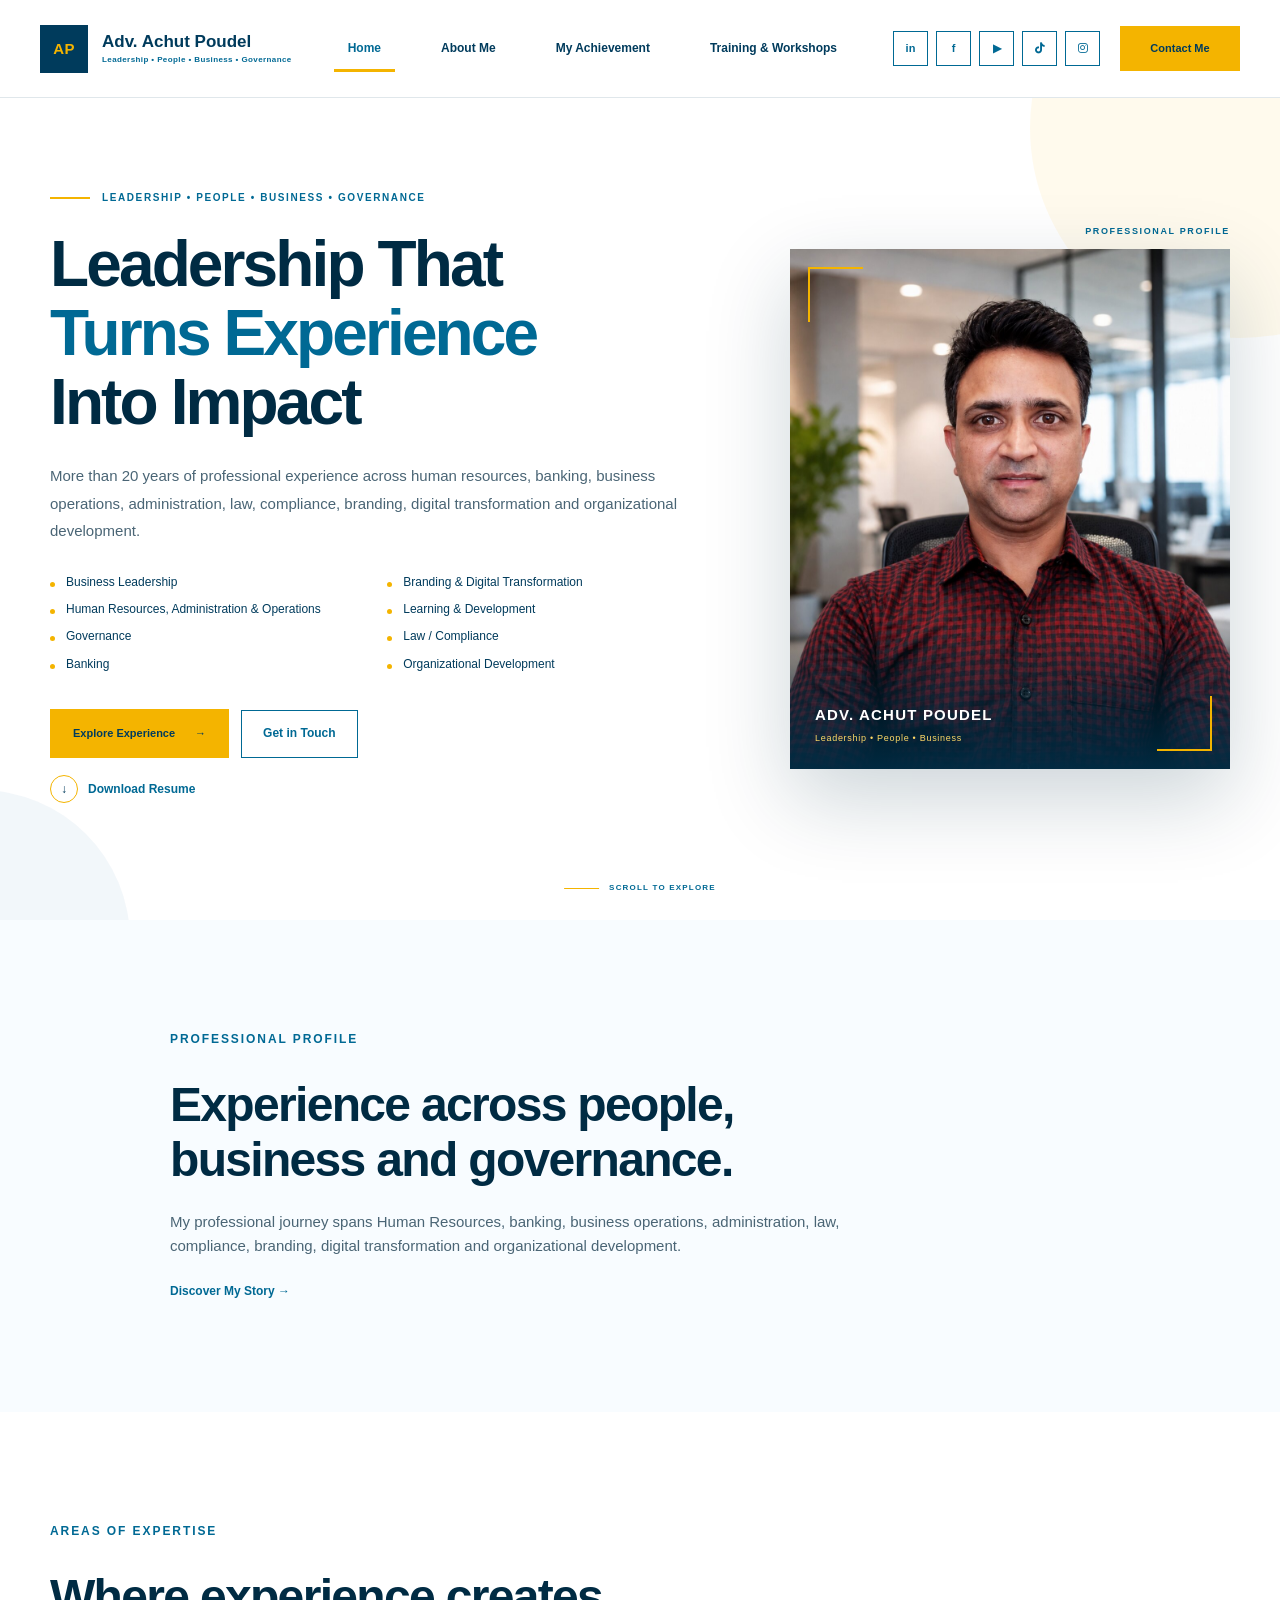
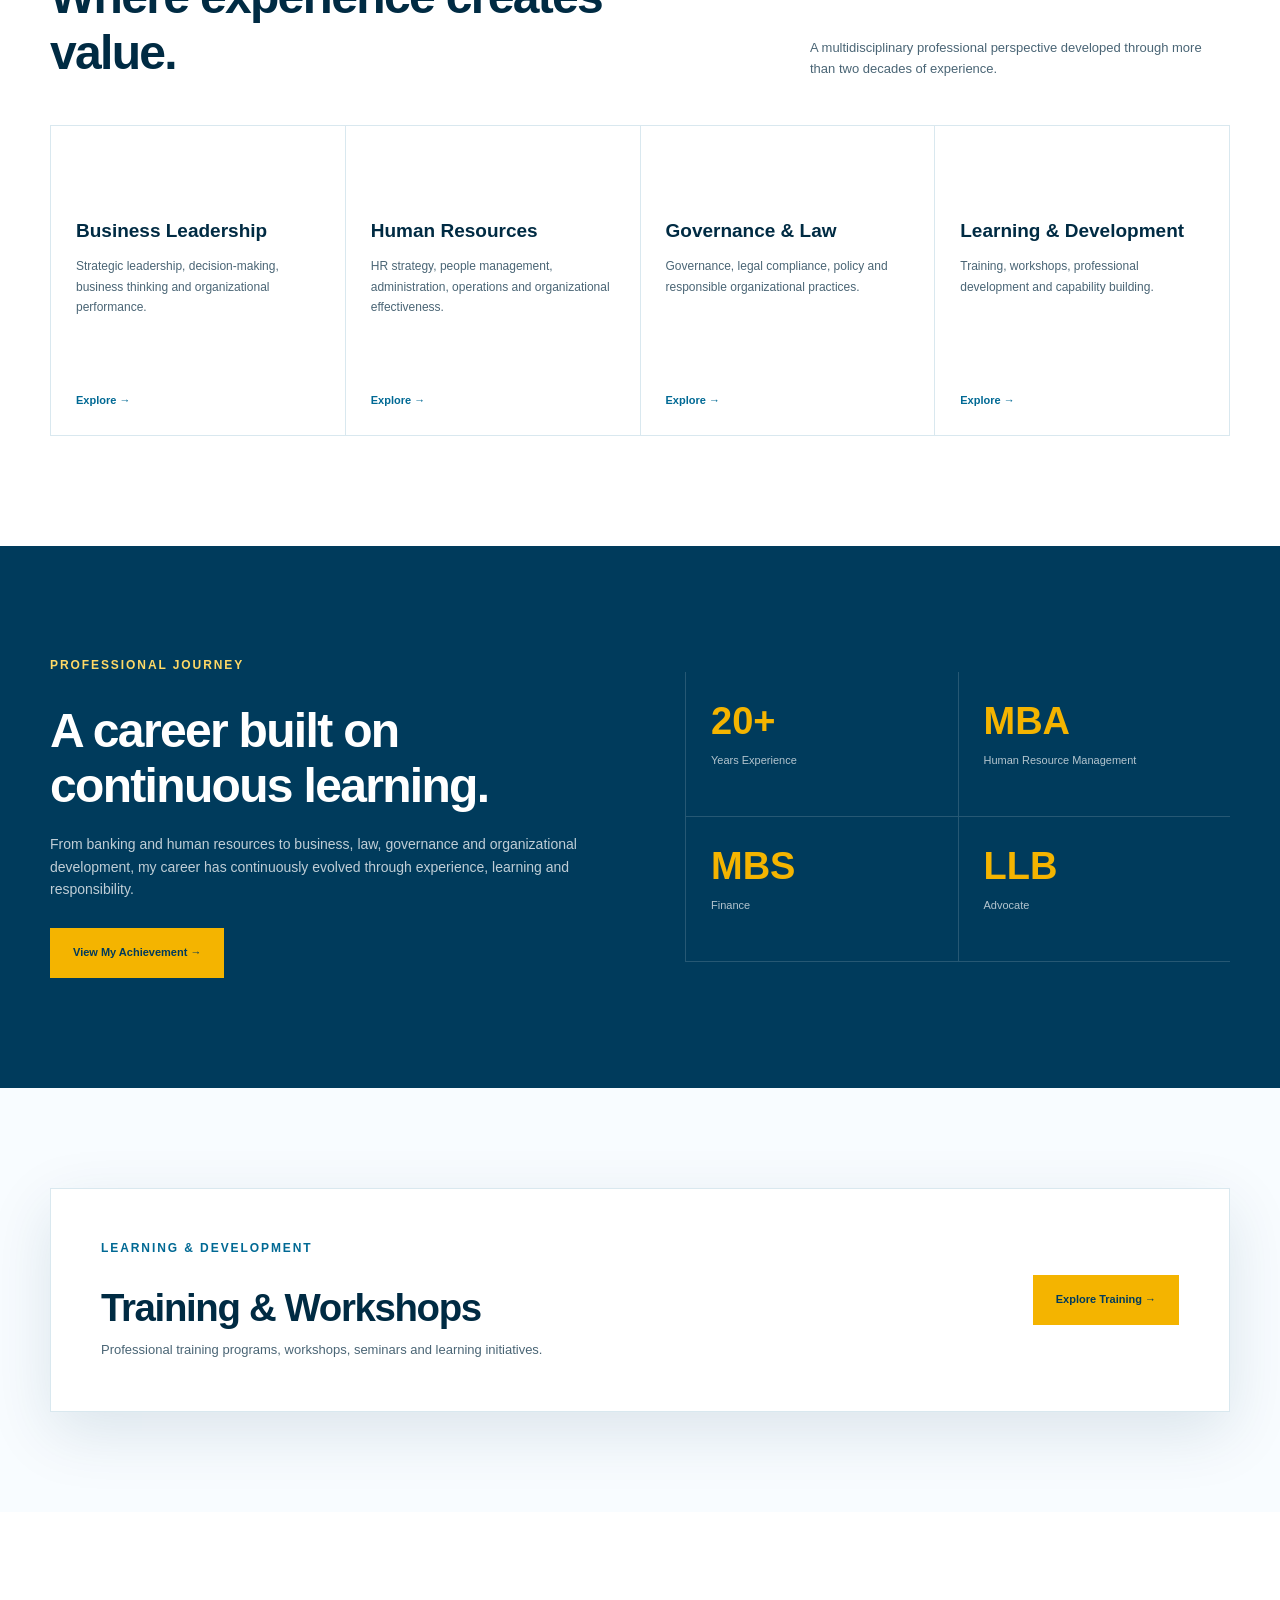
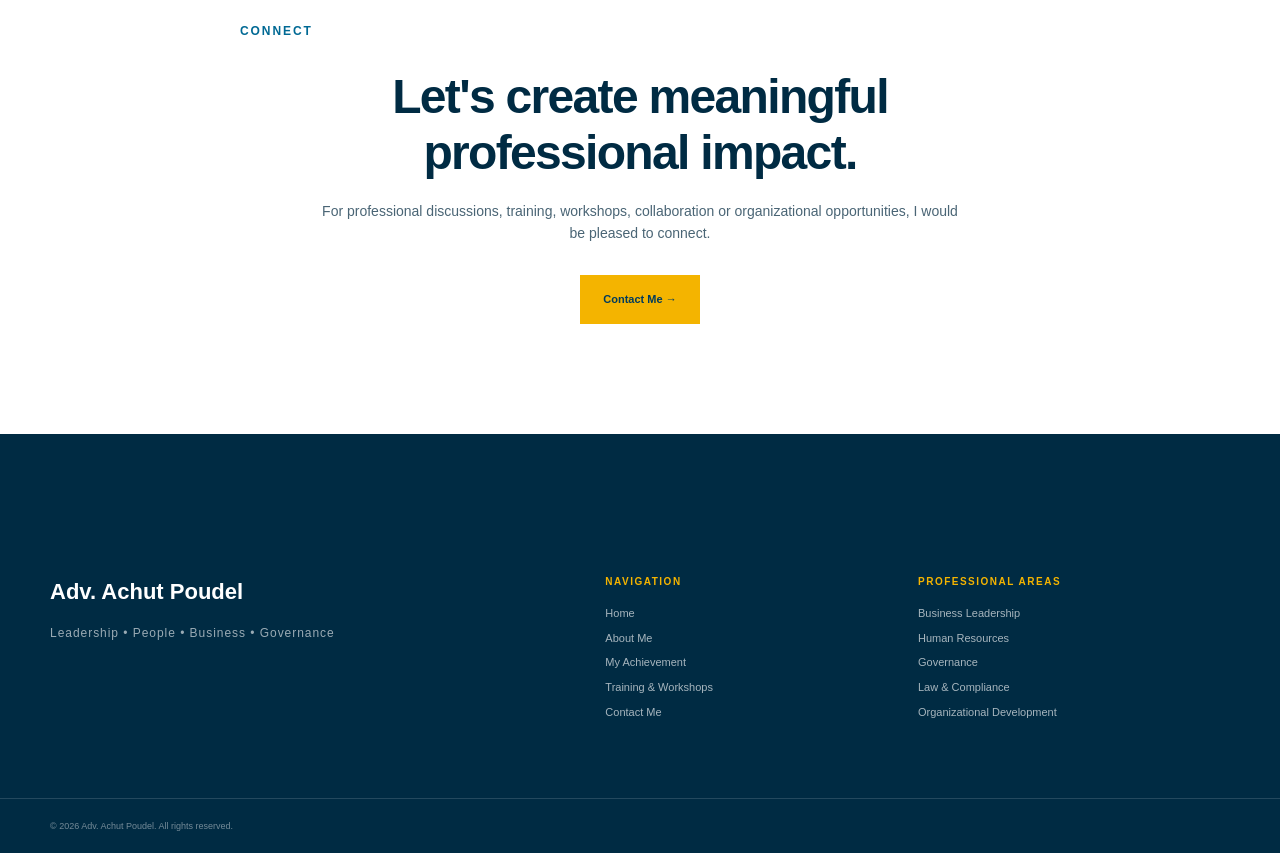
==== commit 69fe417c: "Update index.html" ====
--- a/index.html
+++ b/index.html
@@ -2,9 +2,7 @@
 <html lang="en">
 
  <head>
-  <link rel="icon" type="image/png" href="/favicon.png">
-</head>
-<link rel="apple-touch-icon" href="/apple-touch-icon.png">
+
     <meta charset="UTF-8">
 
     <meta name="viewport"
@@ -22,17 +20,25 @@
     <title>
         Adv. Achut Poudel | Leadership • People • Business • Governance
     </title>
-<link rel="icon" href="./images/favicon.png" type="image/png">
-<link rel="shortcut icon" href="./images/favicon.png" type="image/png">
-    
-<link rel="stylesheet" href="style.css">
-
-<link rel="stylesheet"
-      href="https://cdnjs.cloudflare.com/ajax/libs/font-awesome/6.5.2/css/all.min.css">
+
+    <!-- FAVICON -->
+    <link rel="icon"
+          type="image/png"
+          href="image/favicon.png">
+
+    <!-- APPLE TOUCH ICON -->
+    <link rel="apple-touch-icon"
+          href="image/favicon.png">
+
+    <!-- MAIN CSS -->
+    <link rel="stylesheet"
+          href="style.css">
+
+    <!-- FONT AWESOME -->
+    <link rel="stylesheet"
+          href="https://cdnjs.cloudflare.com/ajax/libs/font-awesome/6.5.2/css/all.min.css">
 
 </head>
-
-
 <body>
 
 
@@ -911,8 +917,10 @@
                              © 2026 Adv. Achut Poudel. All rights reserved.
         </div>
     </div>
-</footer>F
+</footer>
+
 <script src="script.js"></script>
+
 </body>
 </html>
 
